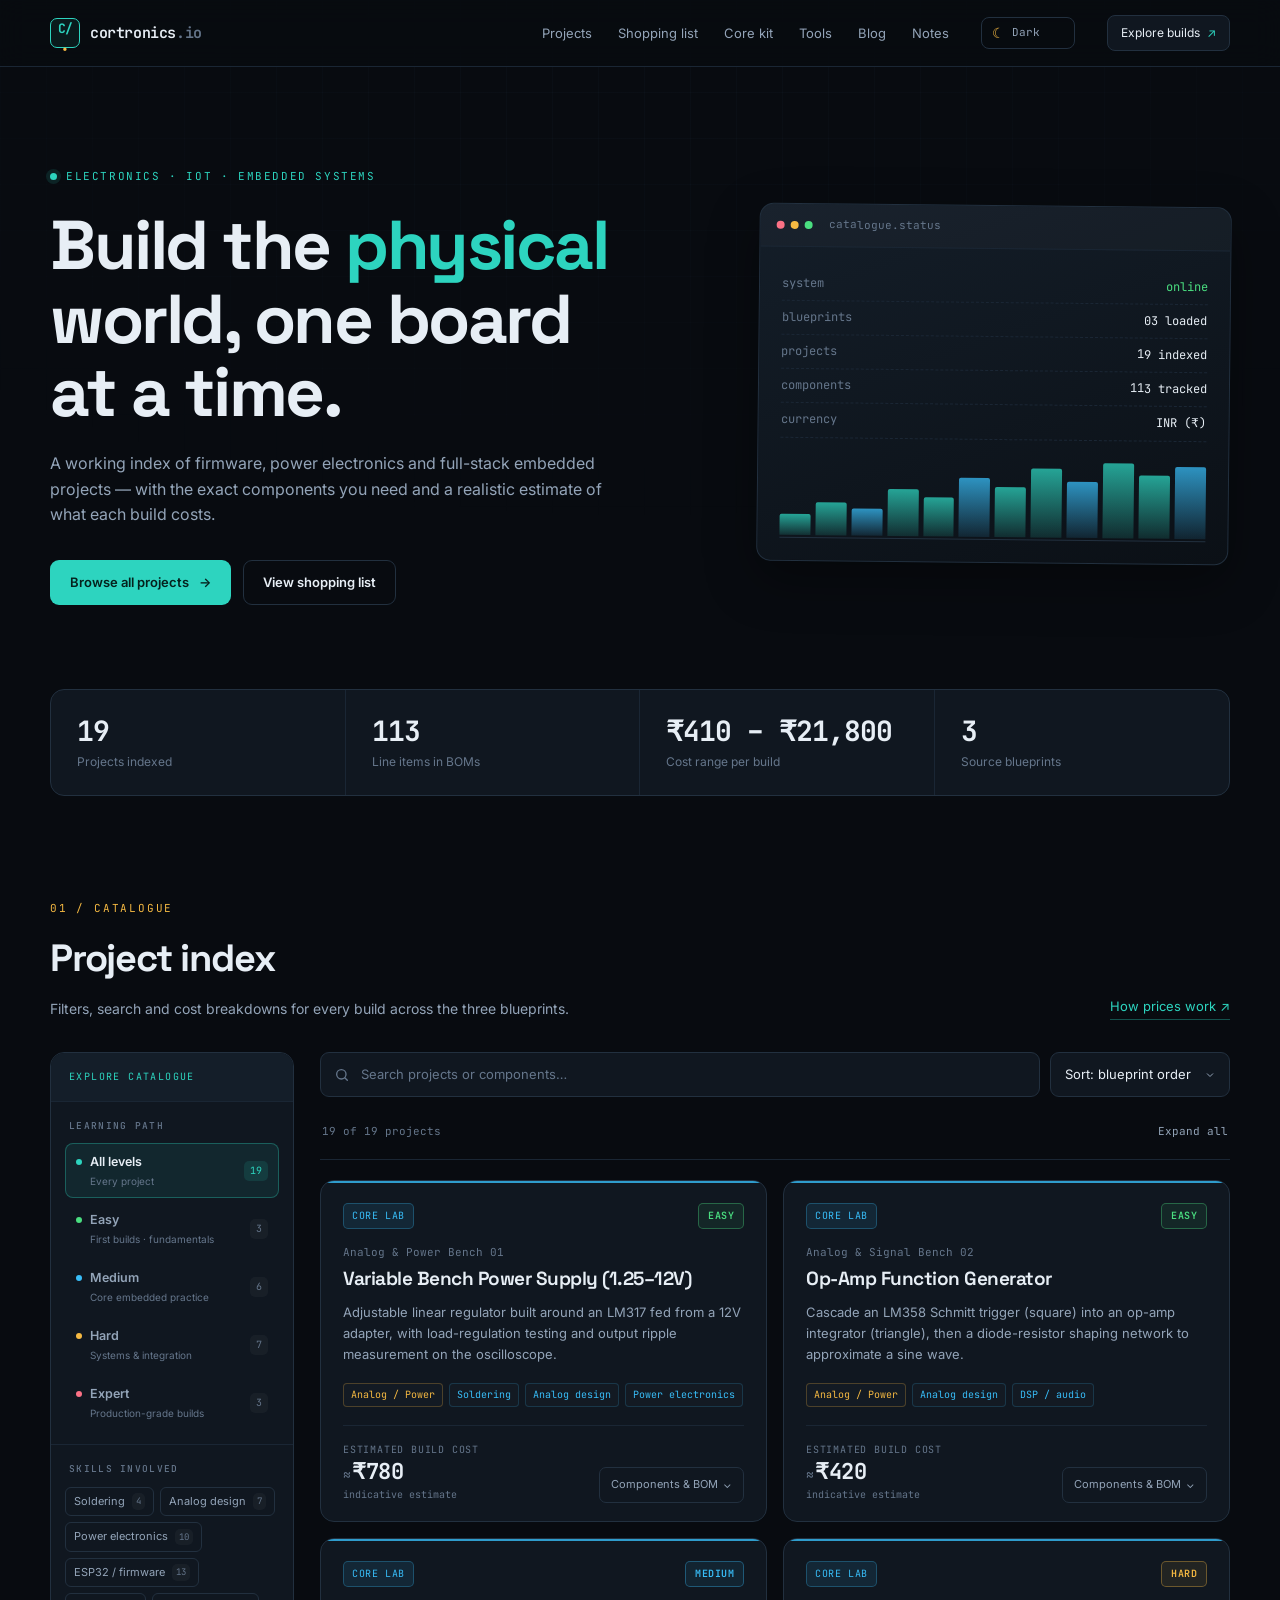
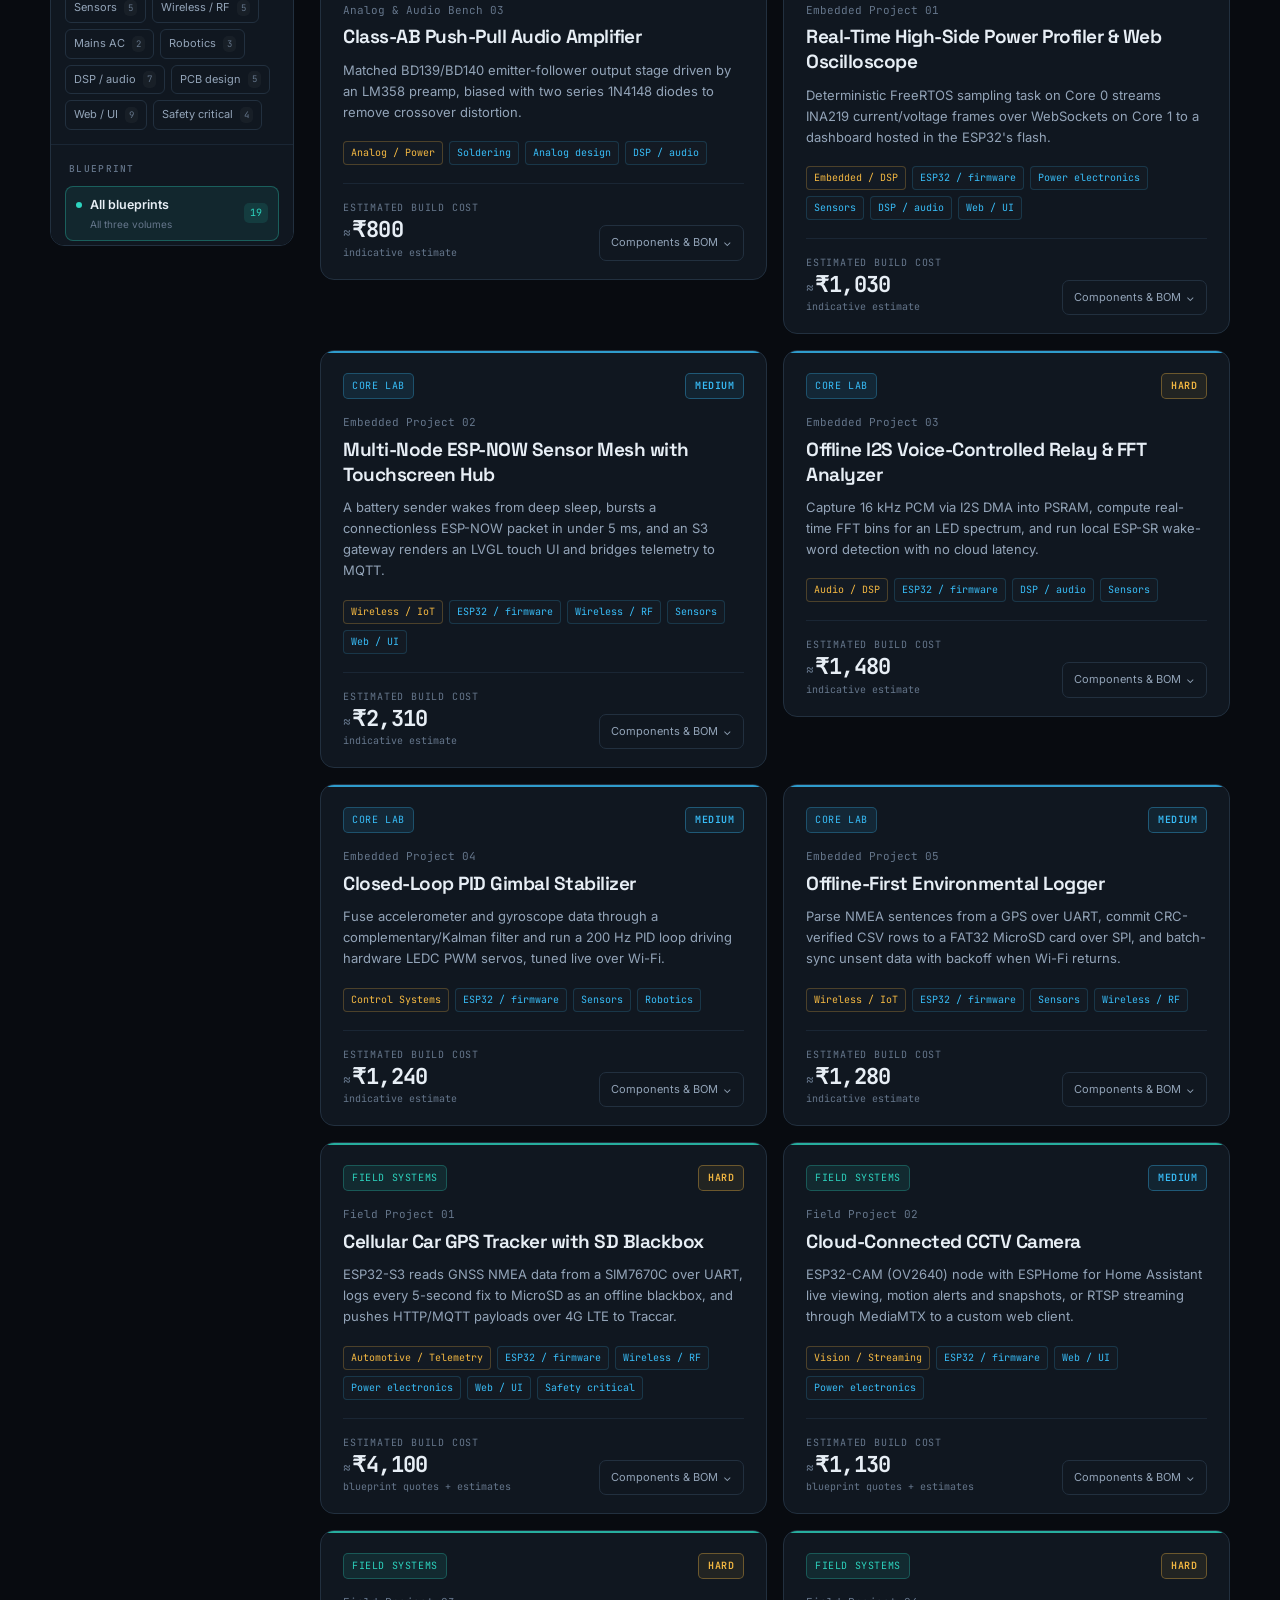
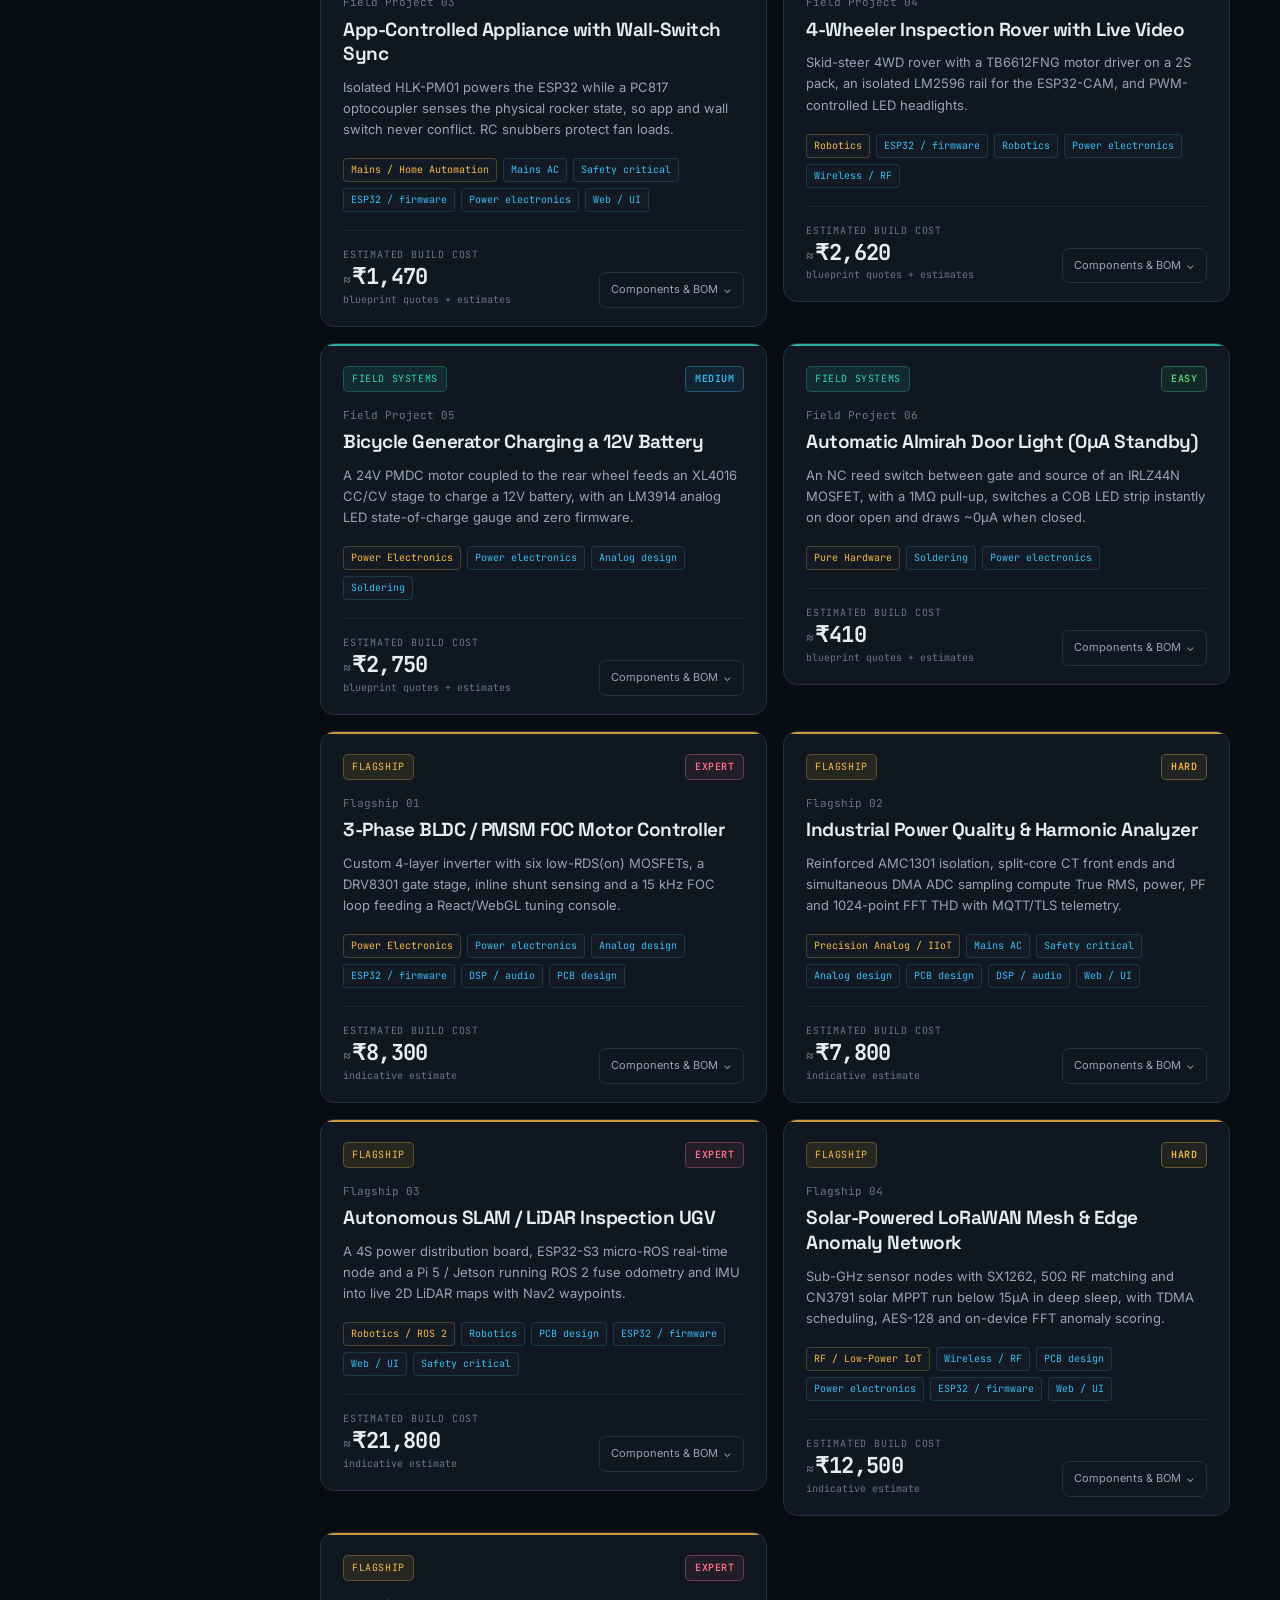
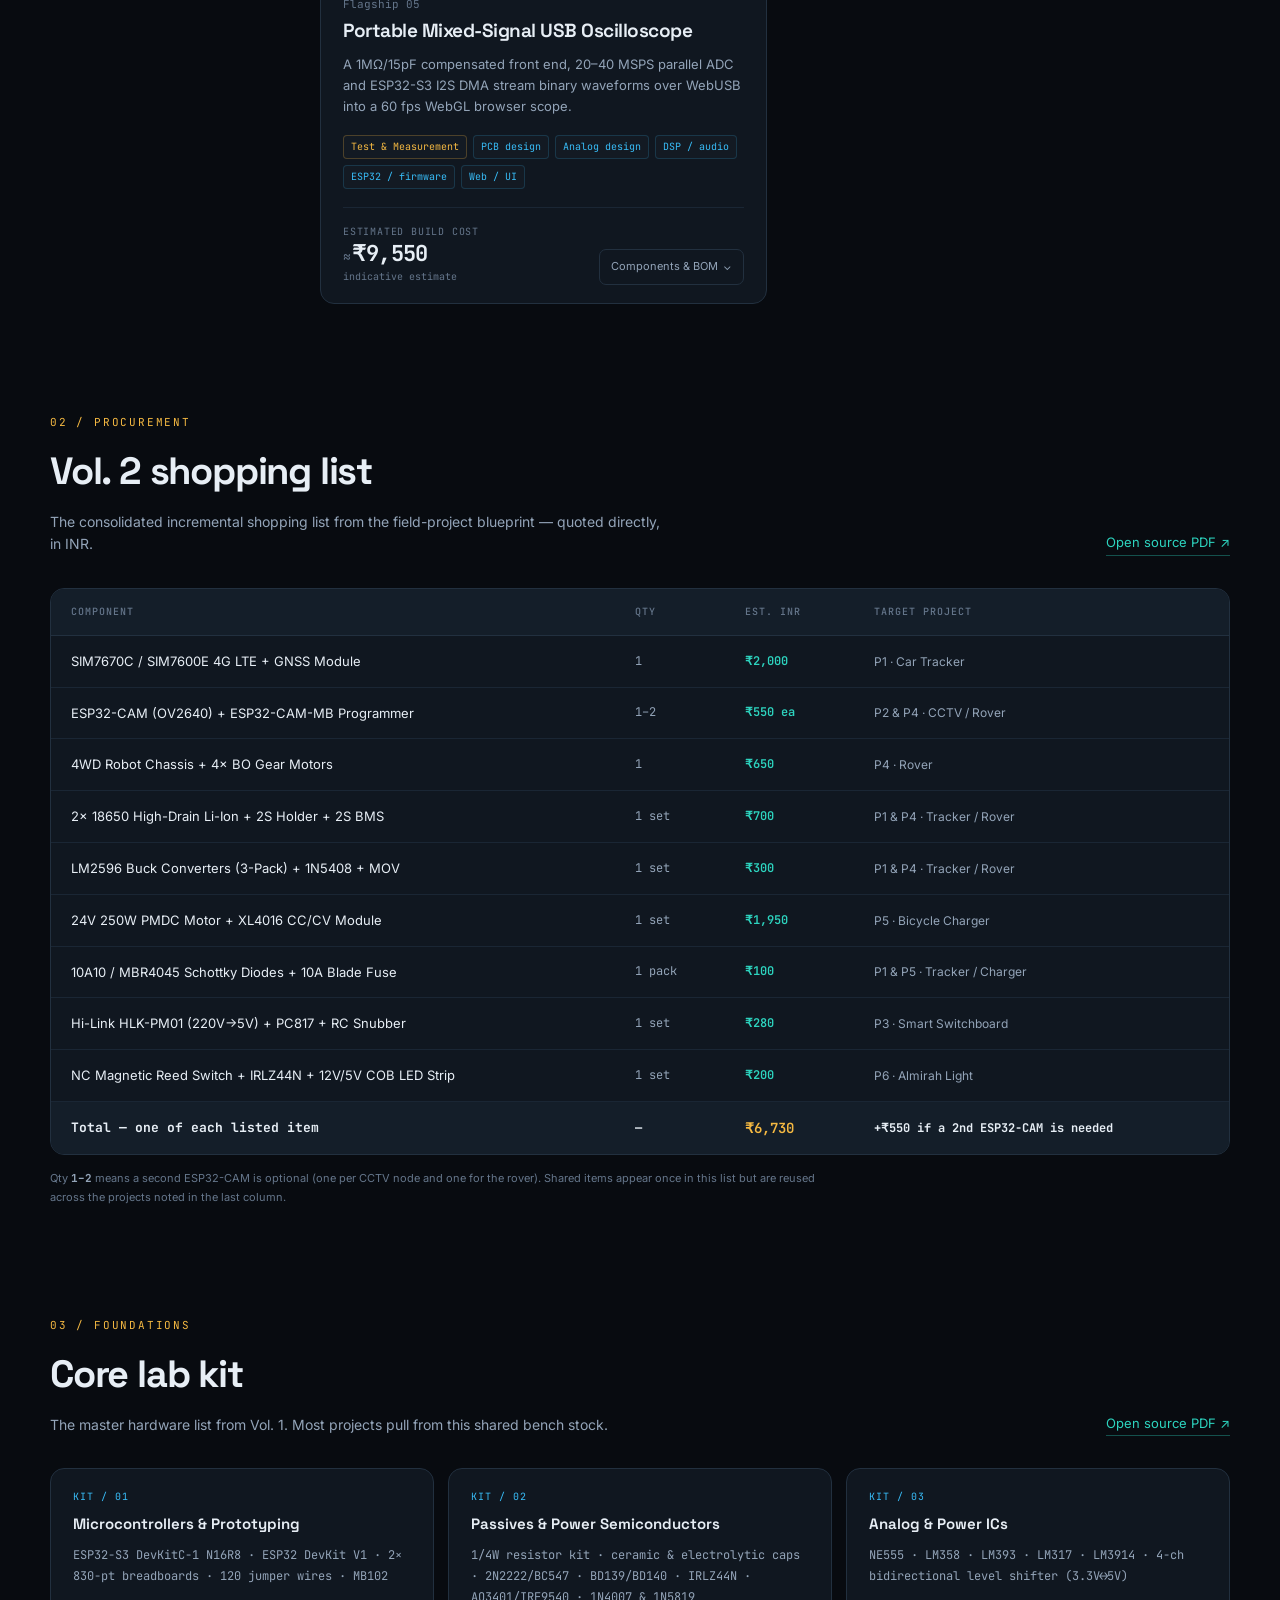
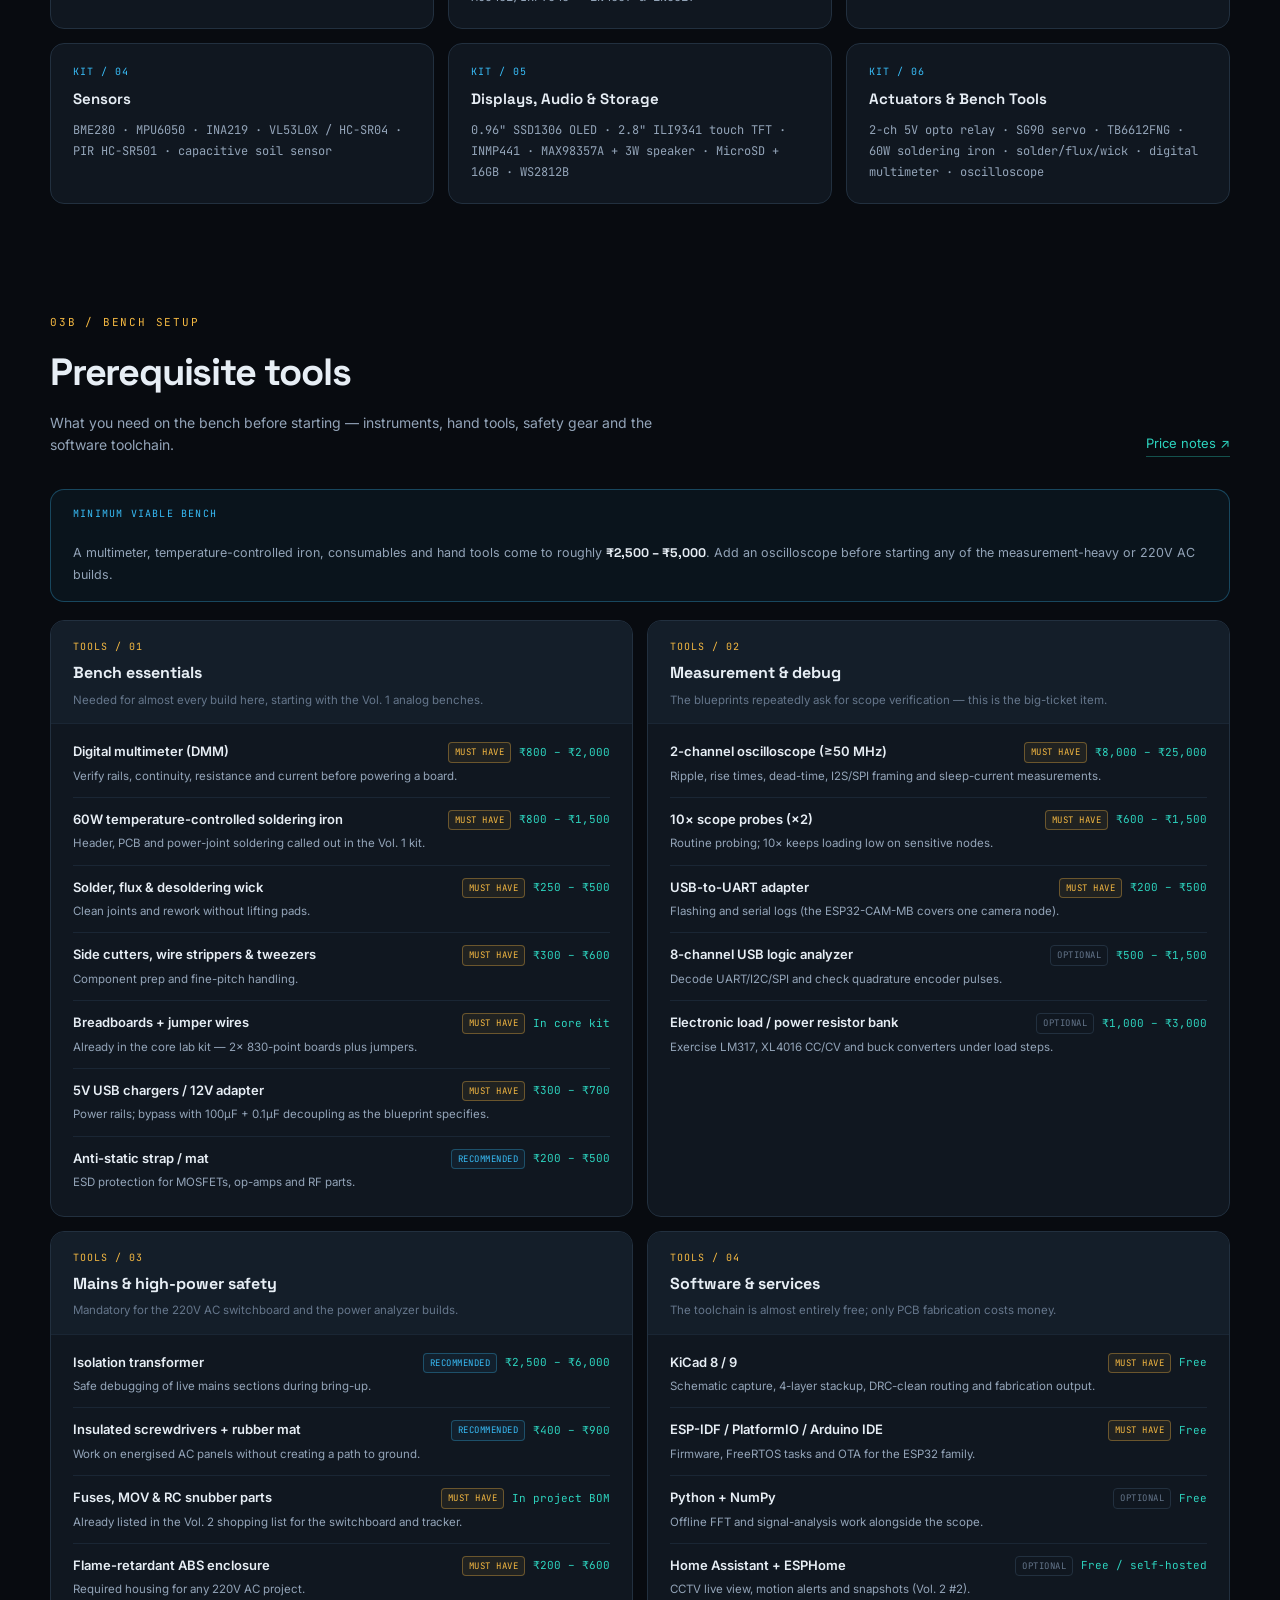
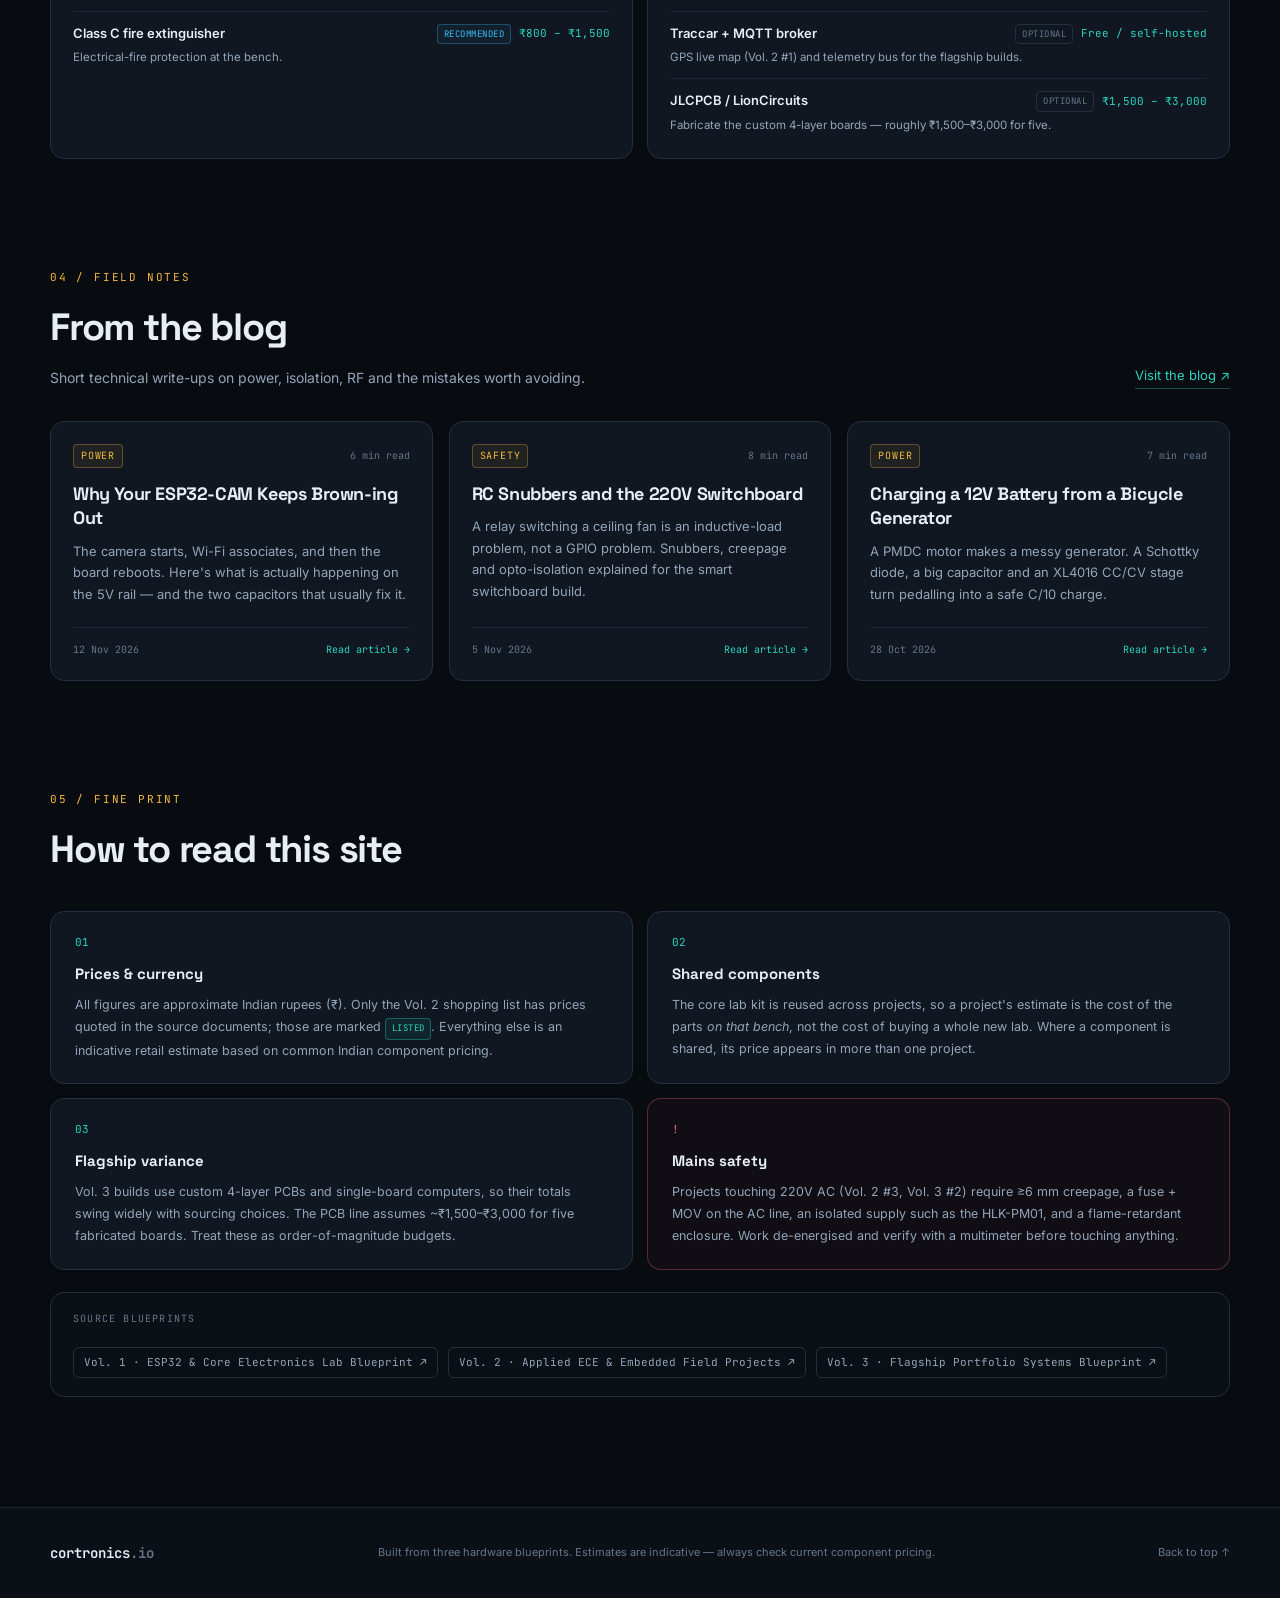
==== index.html @ 22973336 "initial setup" ====
<!DOCTYPE html>
<html lang="en">
<head>
  <meta charset="UTF-8" />
  <meta name="viewport" content="width=device-width, initial-scale=1.0" />
  <meta name="description" content="Cortronics — an index of electronics and IoT projects with component lists and estimated build costs." />
  <title>Cortronics · Electronics &amp; IoT Project Index</title>
  <link rel="preconnect" href="https://fonts.googleapis.com" />
  <link rel="preconnect" href="https://fonts.gstatic.com" crossorigin />
  <link href="https://fonts.googleapis.com/css2?family=Inter:wght@400;500;600;700&amp;family=JetBrains+Mono:wght@400;500;600;700&amp;family=Space+Grotesk:wght@500;600;700&amp;display=swap" rel="stylesheet" />
  <link rel="stylesheet" href="styles.css" />
</head>
<body>
  <div class="grain" aria-hidden="true"></div>

  <header class="site-header">
    <div class="wrap header-inner">
      <a class="brand" href="#top" aria-label="Cortronics home">
        <span class="brand-mark" aria-hidden="true">C/<span class="brand-dot">•</span></span>
        <span class="brand-name">cortronics<span class="brand-slash">.io</span></span>
      </a>
      <nav class="site-nav" aria-label="Main navigation">
        <a href="#projects">Projects</a>
        <a href="#shopping-list">Shopping list</a>
        <a href="#kit">Core kit</a>
        <a href="#tools">Tools</a>
        <a href="blog.html">Blog</a>
        <a href="#notes">Notes</a>
      </nav>
      <button id="theme-toggle" class="theme-toggle" type="button" title="Change theme">
        <span class="theme-icon" aria-hidden="true">☾</span>
        <span class="theme-name" id="theme-name">Dark</span>
      </button>
      <a class="header-cta" href="#projects">Explore builds <span aria-hidden="true">↗</span></a>
    </div>
  </header>

  <main id="top">
    <section class="hero wrap">
      <div class="hero-copy">
        <div class="eyebrow"><span class="pulse" aria-hidden="true"></span> Electronics · IoT · Embedded Systems</div>
        <h1>Build the <em>physical</em><br />world, one board<br />at a time.</h1>
        <p class="hero-lede">
          A working index of firmware, power electronics and full-stack embedded projects —
          with the exact components you need and a realistic estimate of what each build costs.
        </p>
        <div class="hero-actions">
          <a class="btn btn-primary" href="#projects">Browse all projects <span aria-hidden="true">→</span></a>
          <a class="btn btn-ghost" href="#shopping-list">View shopping list</a>
        </div>
      </div>
      <div class="hero-panel" aria-hidden="true">
        <div class="panel-head">
          <span class="panel-dot"></span><span class="panel-dot"></span><span class="panel-dot"></span>
          <span class="panel-title">catalogue.status</span>
        </div>
        <div class="panel-body">
          <div class="panel-line"><span class="key">system</span><span class="val ok">online</span></div>
          <div class="panel-line"><span class="key">blueprints</span><span class="val">03 loaded</span></div>
          <div class="panel-line"><span class="key">projects</span><span class="val" id="hero-project-count">—</span></div>
          <div class="panel-line"><span class="key">components</span><span class="val" id="hero-component-count">—</span></div>
          <div class="panel-line"><span class="key">currency</span><span class="val">INR (₹)</span></div>
          <div class="panel-chart">
            <span style="--h: 28%"></span><span style="--h: 44%"></span><span style="--h: 36%"></span>
            <span style="--h: 62%"></span><span style="--h: 51%"></span><span style="--h: 78%"></span>
            <span style="--h: 66%"></span><span style="--h: 92%"></span><span style="--h: 74%"></span>
            <span style="--h: 100%"></span><span style="--h: 84%"></span><span style="--h: 96%"></span>
          </div>
        </div>
      </div>
    </section>

    <section class="stats wrap" aria-label="Catalogue summary">
      <div class="stat">
        <span class="stat-value" id="stat-projects">—</span>
        <span class="stat-label">Projects indexed</span>
      </div>
      <div class="stat">
        <span class="stat-value" id="stat-components">—</span>
        <span class="stat-label">Line items in BOMs</span>
      </div>
      <div class="stat">
        <span class="stat-value" id="stat-range">—</span>
        <span class="stat-label">Cost range per build</span>
      </div>
      <div class="stat">
        <span class="stat-value" id="stat-blueprints">3</span>
        <span class="stat-label">Source blueprints</span>
      </div>
    </section>

    <section id="projects" class="section wrap">
      <div class="section-head">
        <div>
          <div class="section-kicker">01 / Catalogue</div>
          <h2>Project index</h2>
          <p class="section-sub">Filters, search and cost breakdowns for every build across the three blueprints.</p>
        </div>
        <a class="text-link" href="#notes">How prices work <span aria-hidden="true">↗</span></a>
      </div>

      <div class="catalogue-layout">
        <aside id="sidebar" class="sidebar" aria-label="Project filters">
          <div class="side-head">
            <span class="side-title">Explore catalogue</span>
            <button id="sidebar-close" class="side-close" type="button" aria-label="Close filters">×</button>
          </div>

          <div class="side-block">
            <h3 class="side-label">Learning path</h3>
            <div id="level-nav" class="side-list"></div>
          </div>

          <div class="side-block">
            <h3 class="side-label">Skills involved</h3>
            <div id="skill-nav" class="skill-nav"></div>
          </div>

          <div class="side-block">
            <h3 class="side-label">Blueprint</h3>
            <div id="volume-nav" class="side-list"></div>
          </div>

          <button id="reset-filters" class="side-reset" type="button">Reset all filters</button>
        </aside>

        <div class="catalogue-main">
          <div class="toolbar">
            <div class="search-wrap">
              <svg viewBox="0 0 24 24" aria-hidden="true"><circle cx="11" cy="11" r="7"></circle><path d="m20 20-3.5-3.5"></path></svg>
              <input id="search" type="search" placeholder="Search projects or components…" autocomplete="off" aria-label="Search projects or components" />
            </div>
            <button id="filter-toggle" class="filter-toggle" type="button" aria-expanded="false"><span aria-hidden="true">☰</span> Filters</button>
            <label class="select-wrap">
              <span class="sr-only">Sort projects</span>
              <select id="sort" aria-label="Sort projects">
                <option value="volume">Sort: blueprint order</option>
                <option value="path">Sort: learning path</option>
                <option value="cost-asc">Cost: low to high</option>
                <option value="cost-desc">Cost: high to low</option>
                <option value="title">Name: A–Z</option>
              </select>
            </label>
          </div>

          <div id="active-filters" class="active-filters"></div>

          <div class="results-bar">
            <span id="results-count" aria-live="polite">—</span>
            <button id="expand-all" class="mini-btn" type="button">Expand all</button>
          </div>

          <div id="project-grid" class="project-grid"></div>
          <div id="empty-state" class="empty-state" hidden>
            <div class="empty-icon" aria-hidden="true">⌁</div>
            <h3>Nothing on this bench</h3>
            <p>No projects match those filters. Try a different search or reset them all.</p>
            <button class="btn btn-ghost js-reset" type="button">Reset filters</button>
          </div>
        </div>
      </div>
    </section>

    <section id="shopping-list" class="section wrap">
      <div class="section-head">
        <div>
          <div class="section-kicker">02 / Procurement</div>
          <h2>Vol. 2 shopping list</h2>
          <p class="section-sub">The consolidated incremental shopping list from the field-project blueprint — quoted directly, in INR.</p>
        </div>
        <a class="text-link" href="docs/ESP32_Applied_Projects_Vol2_Blueprint-v2.pdf" target="_blank" rel="noopener">Open source PDF <span aria-hidden="true">↗</span></a>
      </div>
      <div class="table-shell">
        <table class="bom-table">
          <thead>
            <tr><th>Component</th><th>Qty</th><th>Est. INR</th><th>Target project</th></tr>
          </thead>
          <tbody id="shopping-list-body"></tbody>
          <tfoot id="shopping-list-foot"></tfoot>
        </table>
      </div>
      <p class="fine-print">
        Qty <strong>1–2</strong> means a second ESP32-CAM is optional (one per CCTV node and one for the rover).
        Shared items appear once in this list but are reused across the projects noted in the last column.
      </p>
    </section>

    <section id="kit" class="section wrap">
      <div class="section-head">
        <div>
          <div class="section-kicker">03 / Foundations</div>
          <h2>Core lab kit</h2>
          <p class="section-sub">The master hardware list from Vol. 1. Most projects pull from this shared bench stock.</p>
        </div>
        <a class="text-link" href="docs/ESP32_IoT_Lab_and_Projects_Blueprint-v2.pdf" target="_blank" rel="noopener">Open source PDF <span aria-hidden="true">↗</span></a>
      </div>
      <div id="kit-grid" class="kit-grid"></div>
    </section>

    <section id="tools" class="section wrap">
      <div class="section-head">
        <div>
          <div class="section-kicker">03b / Bench setup</div>
          <h2>Prerequisite tools</h2>
          <p class="section-sub">What you need on the bench before starting — instruments, hand tools, safety gear and the software toolchain.</p>
        </div>
        <a class="text-link" href="#notes">Price notes <span aria-hidden="true">↗</span></a>
      </div>
      <div class="tool-callout">
        <span class="callout-tag">MINIMUM VIABLE BENCH</span>
        <p>A multimeter, temperature-controlled iron, consumables and hand tools come to roughly <strong>₹2,500 – ₹5,000</strong>. Add an oscilloscope before starting any of the measurement-heavy or 220V AC builds.</p>
      </div>
      <div id="tools-grid" class="tools-grid"></div>
    </section>

    <section id="blog-teaser" class="section wrap">
      <div class="section-head">
        <div>
          <div class="section-kicker">04 / Field notes</div>
          <h2>From the blog</h2>
          <p class="section-sub">Short technical write-ups on power, isolation, RF and the mistakes worth avoiding.</p>
        </div>
        <a class="text-link" href="blog.html">Visit the blog <span aria-hidden="true">↗</span></a>
      </div>
      <div id="blog-teaser-grid" class="post-grid"></div>
    </section>

    <section id="notes" class="section wrap">
      <div class="section-head">
        <div>
          <div class="section-kicker">05 / Fine print</div>
          <h2>How to read this site</h2>
        </div>
      </div>
      <div class="notes-grid">
        <article class="note-card">
          <div class="note-num">01</div>
          <h3>Prices &amp; currency</h3>
          <p>All figures are approximate Indian rupees (₹). Only the Vol. 2 shopping list has prices quoted in the source documents; those are marked <span class="basis-pill listed">listed</span>. Everything else is an indicative retail estimate based on common Indian component pricing.</p>
        </article>
        <article class="note-card">
          <div class="note-num">02</div>
          <h3>Shared components</h3>
          <p>The core lab kit is reused across projects, so a project's estimate is the cost of the parts <em>on that bench</em>, not the cost of buying a whole new lab. Where a component is shared, its price appears in more than one project.</p>
        </article>
        <article class="note-card">
          <div class="note-num">03</div>
          <h3>Flagship variance</h3>
          <p>Vol. 3 builds use custom 4-layer PCBs and single-board computers, so their totals swing widely with sourcing choices. The PCB line assumes ~₹1,500–₹3,000 for five fabricated boards. Treat these as order-of-magnitude budgets.</p>
        </article>
        <article class="note-card warn">
          <div class="note-num">!</div>
          <h3>Mains safety</h3>
          <p>Projects touching 220V AC (Vol. 2 #3, Vol. 3 #2) require ≥6 mm creepage, a fuse + MOV on the AC line, an isolated supply such as the HLK-PM01, and a flame-retardant enclosure. Work de-energised and verify with a multimeter before touching anything.</p>
        </article>
      </div>
      <div class="source-bar">
        <span class="source-label">Source blueprints</span>
        <div class="source-links" id="source-links"></div>
      </div>
    </section>
  </main>

  <footer class="site-footer">
    <div class="wrap footer-inner">
      <span class="footer-brand">cortronics<span class="brand-slash">.io</span></span>
      <span>Built from three hardware blueprints. Estimates are indicative — always check current component pricing.</span>
      <a href="#top">Back to top ↑</a>
    </div>
  </footer>

  <script src="data.js"></script>
  <script src="diagram-data.js"></script>
  <script src="diagrams.js"></script>
  <script src="postcard.js"></script>
  <script src="theme.js"></script>
  <script src="app.js"></script>
</body>
</html>
---- styles.css ----
/* ============================================================
   Cortronics — site styles
   Themes: dark (default), light, blueprint.
   ============================================================ */

:root {
  color-scheme: dark;
  --bg: #080b10;
  --bg-soft: #0b1016;
  --panel: #101720;
  --panel-2: #141e29;
  --panel-3: #18232f;
  --border: #22303f;
  --border-soft: #1a2634;
  --text: #e7eef5;
  --muted: #93a4b8;
  --dim: #65768b;
  --cyan: #38bdf8;
  --teal: #2dd4bf;
  --amber: #f5b942;
  --red: #fb7185;
  --green: #4ade80;
  --accent-ink: #05221d;
  --hover-border: #34465c;
  --article-text: #c7d3e0;
  --header-bg: rgba(8, 11, 16, 0.82);
  --shadow: 0 18px 50px rgba(0, 0, 0, 0.35);
  --grid-line: rgba(90, 130, 170, 0.035);

  /* diagram palette (resolved by diagrams.js) */
  --d-bg: #0b1118;
  --d-grid: #1d2a39;
  --d-block: #14202c;
  --d-stroke: #344a61;
  --d-text: #e7eef5;
  --d-muted: #93a4b8;
  --d-power: #f5b942;
  --d-signal: #2dd4bf;
  --d-mains: #fb7185;
  --d-rf: #a78bfa;
  --d-measure: #38bdf8;
  --d-analog: #5eead4;
  --d-load: #4ade80;
  --d-board: #0d2622;
  --d-board-edge: #2dd4bf;

  --sans: "Inter", -apple-system, BlinkMacSystemFont, "Segoe UI", Roboto, Helvetica, Arial, sans-serif;
  --display: "Space Grotesk", "Inter", -apple-system, BlinkMacSystemFont, "Segoe UI", sans-serif;
  --mono: "JetBrains Mono", ui-monospace, SFMono-Regular, "SF Mono", Menlo, Consolas, monospace;
  --radius: 14px;
  --radius-sm: 9px;
}

:root[data-theme="light"] {
  color-scheme: light;
  --bg: #f5f7fa;
  --bg-soft: #eef2f6;
  --panel: #ffffff;
  --panel-2: #f6f9fb;
  --panel-3: #eaf0f5;
  --border: #d3dde7;
  --border-soft: #e5ebf1;
  --text: #14212e;
  --muted: #51657a;
  --dim: #7d90a3;
  --cyan: #0284c7;
  --teal: #0d9488;
  --amber: #b45309;
  --red: #dc2626;
  --green: #15803d;
  --accent-ink: #ffffff;
  --hover-border: #b6c6d5;
  --article-text: #33465a;
  --header-bg: rgba(245, 247, 250, 0.86);
  --shadow: 0 16px 40px rgba(30, 55, 80, 0.10);
  --grid-line: rgba(40, 80, 120, 0.05);

  --d-bg: #fbfdff;
  --d-grid: #dce6ef;
  --d-block: #ffffff;
  --d-stroke: #b8c9d8;
  --d-text: #14212e;
  --d-muted: #52677b;
  --d-power: #b45309;
  --d-signal: #0d9488;
  --d-mains: #dc2626;
  --d-rf: #7c3aed;
  --d-measure: #0284c7;
  --d-analog: #0f766e;
  --d-load: #15803d;
  --d-board: #eef7f3;
  --d-board-edge: #0d9488;
}

:root[data-theme="blueprint"] {
  color-scheme: dark;
  --bg: #06162e;
  --bg-soft: #082046;
  --panel: #0b2a53;
  --panel-2: #0f3565;
  --panel-3: #123e75;
  --border: #1d4e83;
  --border-soft: #17406d;
  --text: #e8f3ff;
  --muted: #a5c6e8;
  --dim: #7299c4;
  --cyan: #79c9ff;
  --teal: #4ee0f5;
  --amber: #ffc857;
  --red: #ff8fa8;
  --green: #7ee0a8;
  --accent-ink: #04203c;
  --hover-border: #2f6ba6;
  --article-text: #cfe3f8;
  --header-bg: rgba(6, 22, 46, 0.86);
  --shadow: 0 18px 50px rgba(0, 15, 40, 0.45);
  --grid-line: rgba(120, 190, 255, 0.07);

  --d-bg: #072044;
  --d-grid: #164478;
  --d-block: #103663;
  --d-stroke: #3d78ad;
  --d-text: #e8f3ff;
  --d-muted: #a5c6e8;
  --d-power: #ffc857;
  --d-signal: #4ee0f5;
  --d-mains: #ff8fa8;
  --d-rf: #b9a5ff;
  --d-measure: #79c9ff;
  --d-analog: #6ff0e0;
  --d-load: #7ee0a8;
  --d-board: #0a2b55;
  --d-board-edge: #4ee0f5;
}

* { box-sizing: border-box; }

html { scroll-behavior: smooth; }

body {
  margin: 0;
  background: var(--bg);
  color: var(--text);
  font-family: var(--sans);
  font-size: 15px;
  line-height: 1.6;
  -webkit-font-smoothing: antialiased;
}

.grain {
  position: fixed;
  inset: 0;
  pointer-events: none;
  z-index: 0;
  background-image:
    linear-gradient(var(--grid-line) 1px, transparent 1px),
    linear-gradient(90deg, var(--grid-line) 1px, transparent 1px);
  background-size: 46px 46px;
  mask-image: radial-gradient(ellipse 80% 60% at 50% 0%, #000 20%, transparent 100%);
  -webkit-mask-image: radial-gradient(ellipse 80% 60% at 50% 0%, #000 20%, transparent 100%);
}

main, .site-header, .site-footer { position: relative; z-index: 1; }

.wrap { width: min(1180px, calc(100% - 48px)); margin-inline: auto; }

a { color: inherit; text-decoration: none; }
button, input, select { font: inherit; }
button { cursor: pointer; }

::selection { background: rgba(45, 212, 191, 0.28); color: #fff; }

.sr-only {
  position: absolute; width: 1px; height: 1px; padding: 0; margin: -1px;
  overflow: hidden; clip: rect(0, 0, 0, 0); white-space: nowrap; border: 0;
}

/* ---------- header ---------- */
.site-header {
  position: sticky;
  top: 0;
  z-index: 50;
  background: var(--header-bg);
  backdrop-filter: blur(14px);
  -webkit-backdrop-filter: blur(14px);
  border-bottom: 1px solid var(--border-soft);
}

.header-inner {
  height: 66px;
  display: flex;
  align-items: center;
  gap: 32px;
}

.brand { display: inline-flex; align-items: center; gap: 10px; flex-shrink: 0; }

.brand-mark {
  width: 30px; height: 30px;
  display: grid; place-items: center;
  border: 1px solid var(--teal);
  border-radius: 7px;
  color: var(--teal);
  font-family: var(--mono);
  font-size: 13px;
  font-weight: 700;
  letter-spacing: -1px;
  background: rgba(45, 212, 191, 0.08);
  position: relative;
}
.brand-dot { color: var(--amber); margin-left: -1px; }
.brand-name { font-family: var(--mono); font-size: 15px; font-weight: 600; letter-spacing: -0.4px; }
.brand-slash { color: var(--dim); }

.site-nav { display: flex; gap: 26px; margin-left: auto; }
.site-nav a {
  color: var(--muted);
  font-size: 13px;
  transition: color 0.2s;
}
.site-nav a:hover { color: var(--text); }

.header-cta {
  border: 1px solid var(--border);
  border-radius: 8px;
  padding: 7px 13px;
  font-size: 12px;
  color: var(--text);
  background: var(--panel);
  transition: border-color 0.2s, background 0.2s;
  white-space: nowrap;
}
.header-cta:hover { border-color: var(--teal); background: rgba(45, 212, 191, 0.06); }
.header-cta span { color: var(--teal); margin-left: 4px; }

.theme-toggle {
  display: inline-flex; align-items: center; gap: 7px;
  border: 1px solid var(--border);
  background: transparent;
  color: var(--muted);
  border-radius: 8px;
  padding: 6px 10px;
  font-family: var(--mono);
  font-size: 11px;
  white-space: nowrap;
  transition: color 0.18s, border-color 0.18s, background 0.18s;
}
.theme-toggle:hover { color: var(--text); border-color: var(--hover-border); background: var(--panel); }
.theme-icon { font-size: 14px; color: var(--amber); line-height: 1; }
.theme-name { min-width: 52px; text-align: left; }

/* ---------- hero ---------- */
.hero {
  display: grid;
  grid-template-columns: 1.15fr 0.85fr;
  gap: 70px;
  align-items: center;
  padding-top: 96px;
  padding-bottom: 84px;
}

.eyebrow {
  display: inline-flex; align-items: center; gap: 9px;
  font-family: var(--mono);
  font-size: 11px;
  letter-spacing: 1.6px;
  text-transform: uppercase;
  color: var(--teal);
  margin-bottom: 24px;
}
.pulse {
  width: 7px; height: 7px; border-radius: 50%;
  background: var(--teal);
  box-shadow: 0 0 0 4px rgba(45, 212, 191, 0.12);
  animation: pulse 2.4s ease-in-out infinite;
}
@keyframes pulse { 50% { box-shadow: 0 0 0 8px rgba(45, 212, 191, 0); } }

.hero h1 {
  margin: 0 0 22px;
  font-size: clamp(44px, 5.4vw, 70px);
  line-height: 1.06;
  letter-spacing: -2.5px;
  font-weight: 700;
}
.hero h1 em { color: var(--teal); font-style: normal; }

.hero-lede { color: var(--muted); font-size: 16px; max-width: 560px; margin: 0 0 32px; }

.hero-actions { display: flex; gap: 12px; flex-wrap: wrap; }

.btn {
  display: inline-flex; align-items: center; gap: 10px;
  padding: 11px 19px;
  border-radius: 9px;
  font-size: 13px;
  font-weight: 600;
  border: 1px solid transparent;
  transition: transform 0.18s, background 0.18s, border-color 0.18s;
}
.btn:hover { transform: translateY(-2px); }
.btn-primary { background: var(--teal); color: var(--accent-ink); }
.btn-primary:hover { background: color-mix(in srgb, var(--teal) 78%, white); }
.btn-ghost { border-color: var(--border); color: var(--text); background: transparent; }
.btn-ghost:hover { border-color: var(--muted); background: var(--panel); }

/* terminal-style panel */
.hero-panel {
  border: 1px solid var(--border);
  border-radius: var(--radius);
  background: linear-gradient(160deg, var(--panel-2), var(--bg-soft));
  box-shadow: var(--shadow);
  overflow: hidden;
  transform: rotate(0.6deg);
}
.panel-head {
  display: flex; align-items: center; gap: 6px;
  padding: 12px 16px;
  border-bottom: 1px solid var(--border-soft);
  background: rgba(255, 255, 255, 0.02);
}
.panel-dot { width: 8px; height: 8px; border-radius: 50%; background: #3a4655; }
.panel-dot:first-child { background: var(--red); }
.panel-dot:nth-child(2) { background: var(--amber); }
.panel-dot:nth-child(3) { background: var(--green); }
.panel-title { font-family: var(--mono); font-size: 11px; color: var(--dim); margin-left: 10px; }
.panel-body { padding: 20px 22px 22px; }
.panel-line {
  display: flex; justify-content: space-between;
  font-family: var(--mono); font-size: 12px;
  padding: 7px 0;
  border-bottom: 1px dashed var(--border-soft);
}
.panel-line .key { color: var(--dim); }
.panel-line .val { color: var(--text); }
.panel-line .val.ok { color: var(--green); }
.panel-chart {
  display: flex; align-items: flex-end; gap: 5px;
  height: 78px; margin-top: 22px;
  padding-bottom: 2px;
  border-bottom: 1px solid var(--border);
}
.panel-chart span {
  flex: 1;
  height: var(--h);
  background: linear-gradient(to top, rgba(45, 212, 191, 0.18), var(--teal));
  border-radius: 2px 2px 0 0;
  opacity: 0.75;
}
.panel-chart span:nth-child(3n) { background: linear-gradient(to top, rgba(56, 189, 248, 0.15), var(--cyan)); }

/* ---------- stats ---------- */
.stats {
  display: grid;
  grid-template-columns: repeat(4, 1fr);
  border: 1px solid var(--border);
  border-radius: var(--radius);
  background: var(--panel);
  overflow: hidden;
  margin-bottom: 104px;
}
.stat { padding: 24px 26px; border-right: 1px solid var(--border-soft); }
.stat:last-child { border-right: 0; }
.stat-value {
  display: block;
  font-family: var(--mono);
  font-size: 28px;
  font-weight: 700;
  letter-spacing: -1px;
  color: var(--text);
  line-height: 1.2;
}
.stat-label { display: block; color: var(--dim); font-size: 12px; margin-top: 5px; }

/* ---------- sections ---------- */
.section { margin-bottom: 110px; scroll-margin-top: 90px; }
.section-head {
  display: flex;
  align-items: flex-end;
  justify-content: space-between;
  gap: 24px;
  margin-bottom: 32px;
}
.section-kicker {
  font-family: var(--mono);
  font-size: 11px;
  letter-spacing: 1.8px;
  text-transform: uppercase;
  color: var(--amber);
  margin-bottom: 10px;
}
.section-head h2 {
  margin: 0;
  font-size: clamp(28px, 3.2vw, 38px);
  letter-spacing: -1.2px;
  font-weight: 700;
}
.section-sub { color: var(--muted); margin: 9px 0 0; max-width: 620px; font-size: 14px; }
.text-link { color: var(--teal); font-size: 13px; white-space: nowrap; border-bottom: 1px solid rgba(45, 212, 191, 0.35); padding-bottom: 2px; }
.text-link:hover { color: #5eead4; border-color: #5eead4; }

/* ---------- toolbar ---------- */
.toolbar { display: flex; gap: 10px; margin-bottom: 16px; flex-wrap: wrap; }
.search-wrap {
  position: relative;
  flex: 1;
  min-width: 240px;
}
.search-wrap svg {
  position: absolute; left: 14px; top: 50%; transform: translateY(-50%);
  width: 16px; height: 16px; fill: none; stroke: var(--dim); stroke-width: 2;
  stroke-linecap: round;
}
.search-wrap input {
  width: 100%;
  background: var(--panel);
  border: 1px solid var(--border);
  border-radius: var(--radius-sm);
  color: var(--text);
  padding: 11px 14px 11px 40px;
  font-size: 13px;
  outline: none;
  transition: border-color 0.2s;
}
.search-wrap input::placeholder { color: var(--dim); }
.search-wrap input:focus { border-color: var(--teal); }
.select-wrap select {
  appearance: none;
  background: var(--panel) url("data:image/svg+xml;utf8,<svg xmlns='http://www.w3.org/2000/svg' width='12' height='12' viewBox='0 0 24 24' fill='none' stroke='%2393a4b8' stroke-width='2'><path d='m6 9 6 6 6-6'/></svg>") no-repeat right 13px center;
  border: 1px solid var(--border);
  border-radius: var(--radius-sm);
  color: var(--text);
  padding: 11px 36px 11px 14px;
  font-size: 13px;
  outline: none;
  min-width: 180px;
  cursor: pointer;
}
.select-wrap select:focus { border-color: var(--teal); }

/* ---------- catalogue layout + sidebar ---------- */
.catalogue-layout {
  display: grid;
  grid-template-columns: 244px minmax(0, 1fr);
  gap: 26px;
  align-items: start;
}
.catalogue-main { min-width: 0; }

.sidebar {
  position: sticky;
  top: 86px;
  max-height: calc(100vh - 106px);
  overflow-y: auto;
  border: 1px solid var(--border);
  border-radius: var(--radius);
  background: var(--panel);
  scrollbar-width: thin;
  scrollbar-color: var(--border) transparent;
}
.sidebar::-webkit-scrollbar { width: 6px; }
.sidebar::-webkit-scrollbar-thumb { background: var(--border); border-radius: 6px; }

.side-head {
  display: flex; align-items: center; justify-content: space-between;
  padding: 16px 18px;
  border-bottom: 1px solid var(--border-soft);
  background: var(--panel-2);
}
.side-title {
  font-family: var(--mono); font-size: 10px; letter-spacing: 1.4px;
  text-transform: uppercase; color: var(--teal);
}
.side-close { display: none; background: none; border: 0; color: var(--muted); font-size: 22px; line-height: 1; padding: 0 2px; }
.side-close:hover { color: var(--text); }

.side-block { padding: 16px 14px 14px; border-bottom: 1px solid var(--border-soft); }
.side-label {
  font-family: var(--mono); font-size: 9.5px; text-transform: uppercase;
  letter-spacing: 1.3px; color: var(--dim); font-weight: 500;
  margin: 0 0 10px 4px;
}
.side-list { display: flex; flex-direction: column; gap: 3px; }

.side-item {
  width: 100%;
  display: flex; align-items: center; justify-content: space-between; gap: 8px;
  text-align: left;
  background: transparent;
  border: 1px solid transparent;
  border-radius: 8px;
  padding: 8px 10px;
  color: var(--muted);
  transition: background 0.16s, border-color 0.16s, color 0.16s;
}
.side-item:hover { background: var(--panel-2); color: var(--text); }
.side-item.active {
  background: rgba(45, 212, 191, 0.09);
  border-color: rgba(45, 212, 191, 0.32);
  color: var(--text);
}
.side-item-copy { display: flex; flex-direction: column; gap: 1px; min-width: 0; }
.side-item-title { display: flex; align-items: center; gap: 8px; font-size: 12.5px; font-weight: 600; }
.side-item-note { font-size: 10px; color: var(--dim); padding-left: 14px; white-space: nowrap; overflow: hidden; text-overflow: ellipsis; }
.side-count {
  font-family: var(--mono); font-size: 10px; color: var(--dim);
  background: rgba(255, 255, 255, 0.035);
  border-radius: 5px; padding: 2px 6px;
}
.side-item.active .side-count { color: var(--teal); background: rgba(45, 212, 191, 0.12); }

.level-dot { width: 6px; height: 6px; border-radius: 50%; background: var(--dim); flex-shrink: 0; }
.level-dot.all { background: var(--teal); }
.level-dot.easy { background: var(--green); }
.level-dot.medium { background: var(--cyan); }
.level-dot.hard { background: var(--amber); }
.level-dot.expert { background: var(--red); }
.level-dot.v1 { background: var(--cyan); }
.level-dot.v2 { background: var(--teal); }
.level-dot.v3 { background: var(--amber); }

.skill-nav { display: flex; flex-wrap: wrap; gap: 6px; }
.skill-item {
  display: inline-flex; align-items: center; gap: 7px;
  background: transparent;
  border: 1px solid var(--border);
  border-radius: 6px;
  color: var(--muted);
  padding: 5px 8px;
  font-size: 11px;
  transition: all 0.16s;
}
.skill-item:hover { border-color: var(--muted); color: var(--text); }
.skill-item.active { border-color: var(--cyan); color: var(--cyan); background: rgba(56, 189, 248, 0.08); }
.skill-item .side-count { padding: 1px 4px; font-size: 9px; }

.side-reset {
  margin: 12px 14px 14px;
  width: calc(100% - 28px);
  background: transparent;
  border: 1px dashed var(--border);
  border-radius: 7px;
  color: var(--muted);
  font-size: 11px;
  padding: 8px;
}
.side-reset:hover { color: var(--red); border-color: rgba(251, 113, 133, 0.4); }

.filter-toggle {
  display: none;
  align-items: center; gap: 8px;
  border: 1px solid var(--border);
  background: var(--panel);
  color: var(--muted);
  border-radius: var(--radius-sm);
  padding: 10px 14px;
  font-size: 13px;
}
.filter-toggle[aria-expanded="true"] { color: var(--teal); border-color: var(--teal); }

.active-filters { display: flex; align-items: center; gap: 7px; flex-wrap: wrap; margin-bottom: 12px; }
.active-filters[hidden] { display: none; }
.active-label { font-family: var(--mono); font-size: 10px; color: var(--dim); text-transform: uppercase; letter-spacing: 0.8px; }
.filter-chip {
  border: 1px solid rgba(56, 189, 248, 0.3);
  background: rgba(56, 189, 248, 0.07);
  color: var(--cyan);
  border-radius: 100px;
  padding: 4px 10px;
  font-size: 11px;
  display: inline-flex; align-items: center; gap: 6px;
}
.filter-chip:hover { background: rgba(56, 189, 248, 0.15); }
.filter-chip span { font-size: 13px; line-height: 1; }

.results-bar {
  display: flex; align-items: center; justify-content: space-between;
  font-family: var(--mono); font-size: 11px; color: var(--dim);
  padding: 8px 2px 16px;
  border-bottom: 1px solid var(--border-soft);
  margin-bottom: 20px;
}
.mini-btn {
  background: none; border: none; color: var(--muted);
  font-family: var(--mono); font-size: 11px; padding: 2px 0;
}
.mini-btn:hover { color: var(--teal); }

/* ---------- project cards ---------- */
.project-grid {
  display: grid;
  grid-template-columns: repeat(auto-fill, minmax(340px, 1fr));
  gap: 16px;
  align-items: start;
}

.card {
  position: relative;
  border: 1px solid var(--border);
  border-radius: var(--radius);
  background: var(--panel);
  overflow: hidden;
  transition: border-color 0.2s, transform 0.2s, box-shadow 0.2s;
}
.card::before {
  content: "";
  position: absolute; top: 0; left: 0; right: 0;
  height: 2px;
  background: var(--accent, var(--teal));
  opacity: 0.8;
}
.card[data-volume="v1"] { --accent: var(--cyan); }
.card[data-volume="v2"] { --accent: var(--teal); }
.card[data-volume="v3"] { --accent: var(--amber); }
.card:hover { border-color: var(--hover-border); transform: translateY(-3px); box-shadow: var(--shadow); }
.card.expanded {
  grid-column: 1 / -1;
  border-color: var(--accent);
  transform: none;
}

.card-main { padding: 22px 22px 18px; }
.card-top {
  display: flex; align-items: center; justify-content: space-between;
  gap: 10px; margin-bottom: 15px;
}
.vol-badge {
  font-family: var(--mono);
  font-size: 10px;
  letter-spacing: 0.6px;
  text-transform: uppercase;
  color: var(--accent);
  background: color-mix(in srgb, var(--accent) 10%, transparent);
  border: 1px solid color-mix(in srgb, var(--accent) 28%, transparent);
  padding: 4px 8px;
  border-radius: 5px;
  white-space: nowrap;
}
.level-badge {
  font-family: var(--mono);
  font-size: 10px;
  font-weight: 600;
  letter-spacing: 0.5px;
  text-transform: uppercase;
  padding: 4px 9px;
  border-radius: 5px;
  white-space: nowrap;
  border: 1px solid var(--border);
  color: var(--muted);
}
.level-badge.easy { color: var(--green); border-color: rgba(74, 222, 128, 0.35); background: rgba(74, 222, 128, 0.08); }
.level-badge.medium { color: var(--cyan); border-color: rgba(56, 189, 248, 0.35); background: rgba(56, 189, 248, 0.08); }
.level-badge.hard { color: var(--amber); border-color: rgba(245, 185, 66, 0.35); background: rgba(245, 185, 66, 0.08); }
.level-badge.expert { color: var(--red); border-color: rgba(251, 113, 133, 0.35); background: rgba(251, 113, 133, 0.08); }

.card-section { font-family: var(--mono); font-size: 11px; color: var(--dim); margin-bottom: 6px; }
.card h3 {
  margin: 0 0 10px;
  font-size: 19px;
  line-height: 1.3;
  letter-spacing: -0.5px;
  font-weight: 650;
}
.card-desc { color: var(--muted); font-size: 13px; margin: 0 0 18px; line-height: 1.62; }
.card-tags { display: flex; gap: 6px; flex-wrap: wrap; margin-bottom: 18px; }
.tag {
  font-family: var(--mono);
  font-size: 10px;
  color: var(--muted);
  border: 1px solid var(--border-soft);
  border-radius: 4px;
  padding: 3px 7px;
  background: rgba(255, 255, 255, 0.015);
}
.tag.cat { color: var(--amber); border-color: rgba(245, 185, 66, 0.25); }
.tag.skill { color: var(--cyan); border-color: rgba(56, 189, 248, 0.18); }

.card-foot {
  display: flex; align-items: flex-end; justify-content: space-between;
  gap: 14px;
  padding-top: 16px;
  border-top: 1px solid var(--border-soft);
}
.cost-block { min-width: 0; }
.cost-label { display: block; font-family: var(--mono); font-size: 10px; color: var(--dim); text-transform: uppercase; letter-spacing: 0.8px; }
.cost-value { display: block; font-family: var(--mono); font-size: 22px; font-weight: 700; color: var(--text); letter-spacing: -0.6px; line-height: 1.3; }
.cost-value .approx { font-size: 13px; color: var(--dim); font-weight: 400; margin-right: 2px; }
.cost-foot { display: block; font-family: var(--mono); font-size: 10px; color: var(--dim); }

.card-toggle {
  border: 1px solid var(--border);
  background: transparent;
  color: var(--muted);
  border-radius: 7px;
  font-size: 11px;
  padding: 8px 11px;
  white-space: nowrap;
  transition: all 0.18s;
}
.card-toggle:hover { color: var(--text); border-color: var(--accent); }
.card.expanded .card-toggle { color: var(--accent); border-color: var(--accent); }
.card-toggle .chev { display: inline-block; transition: transform 0.2s; margin-left: 5px; }
.card.expanded .card-toggle .chev { transform: rotate(180deg); }

/* expanded detail */
.card-detail {
  border-top: 1px solid var(--border-soft);
  background: var(--bg-soft);
  padding: 24px 22px 26px;
  display: grid;
  grid-template-columns: minmax(220px, 0.8fr) minmax(0, 1.6fr);
  gap: 30px;
}
.detail-title {
  font-family: var(--mono);
  font-size: 10px;
  text-transform: uppercase;
  letter-spacing: 1.4px;
  color: var(--dim);
  margin: 0 0 12px;
}
.highlights { list-style: none; padding: 0; margin: 0 0 22px; }
.highlights li {
  position: relative;
  padding-left: 16px;
  margin-bottom: 10px;
  font-size: 12px;
  color: var(--muted);
  line-height: 1.6;
}
.highlights li::before {
  content: "›"; position: absolute; left: 0; top: -1px;
  color: var(--accent); font-family: var(--mono); font-size: 15px;
}
.basis-note {
  font-size: 11px;
  color: var(--dim);
  border-left: 2px solid var(--border);
  padding-left: 12px;
  line-height: 1.6;
}

.bom-mini { width: 100%; border-collapse: collapse; font-size: 12px; }
.bom-mini th {
  text-align: left;
  font-family: var(--mono);
  font-size: 10px;
  text-transform: uppercase;
  letter-spacing: 0.8px;
  color: var(--dim);
  font-weight: 500;
  padding: 0 10px 10px 0;
  border-bottom: 1px solid var(--border);
}
.bom-mini td {
  padding: 9px 10px 9px 0;
  border-bottom: 1px solid var(--border-soft);
  color: var(--muted);
  vertical-align: top;
}
.bom-mini td:first-child { color: var(--text); }
.bom-mini td.qty, .bom-mini td.num { font-family: var(--mono); white-space: nowrap; font-size: 11px; }
.bom-mini td.num { text-align: right; }
.bom-mini td .comp-note { display: block; font-size: 10px; color: var(--dim); margin-top: 2px; }
.bom-mini tr:last-child td { border-bottom: 0; }
.bom-mini tfoot td {
  border-top: 1px solid var(--border);
  border-bottom: 0;
  color: var(--text);
  font-weight: 700;
  padding-top: 12px;
}

.basis-pill {
  display: inline-block;
  font-family: var(--mono);
  font-size: 9px;
  letter-spacing: 0.4px;
  padding: 2px 6px;
  border-radius: 4px;
  text-transform: uppercase;
  border: 1px solid var(--border);
  color: var(--dim);
  white-space: nowrap;
}
.basis-pill.listed { color: var(--teal); border-color: rgba(45, 212, 191, 0.35); background: rgba(45, 212, 191, 0.08); }
.basis-pill.kit { color: var(--cyan); border-color: rgba(56, 189, 248, 0.3); background: rgba(56, 189, 248, 0.06); }
.basis-pill.estimate { color: var(--dim); }

.detail-actions { margin-top: 16px; display: flex; gap: 8px; }
.copy-btn {
  background: var(--panel-2);
  border: 1px solid var(--border);
  color: var(--muted);
  border-radius: 7px;
  font-size: 11px;
  padding: 7px 11px;
}
.copy-btn:hover { color: var(--teal); border-color: var(--teal); }

/* ---------- project diagrams ---------- */
.diagram-section { margin-top: 4px; border-top: 1px solid var(--border-soft); padding: 22px 22px 24px; }
.diagram-tabs { display: flex; align-items: center; gap: 6px; flex-wrap: wrap; margin-bottom: 12px; }
.diagram-tab {
  border: 1px solid var(--border);
  background: transparent;
  color: var(--muted);
  border-radius: 7px;
  padding: 6px 11px;
  font-family: var(--mono);
  font-size: 11px;
}
.diagram-tab:hover { color: var(--text); border-color: var(--hover-border); }
.diagram-tab.active { color: var(--accent-ink); background: var(--teal); border-color: var(--teal); font-weight: 600; }
.diagram-actions { margin-left: auto; display: flex; gap: 6px; }
.diagram-download {
  border: 1px dashed var(--border);
  background: transparent;
  color: var(--muted);
  border-radius: 7px;
  padding: 6px 10px;
  font-family: var(--mono);
  font-size: 10px;
}
.diagram-download:hover { color: var(--cyan); border-color: var(--cyan); }
.diagram-frame {
  border: 1px solid var(--border);
  border-radius: var(--radius-sm);
  overflow: hidden;
  background: var(--d-bg);
  line-height: 0;
}
.diagram-frame svg { display: block; width: 100%; height: auto; }
.diagram-caption { margin: 12px 0 0; font-size: 11.5px; color: var(--muted); line-height: 1.7; }
.diagram-caption strong { color: var(--text); font-family: var(--mono); font-size: 10px; text-transform: uppercase; letter-spacing: 0.8px; }
.diagram-zones { display: flex; gap: 6px; flex-wrap: wrap; margin-top: 8px; }
.diagram-zone {
  font-family: var(--mono); font-size: 9.5px; color: var(--cyan);
  border: 1px solid rgba(56, 189, 248, 0.25); background: rgba(56, 189, 248, 0.06);
  border-radius: 4px; padding: 3px 7px;
}

.empty-state {
  border: 1px dashed var(--border);
  border-radius: var(--radius);
  padding: 60px 20px;
  text-align: center;
  color: var(--muted);
}
.empty-icon { font-family: var(--mono); font-size: 34px; color: var(--dim); }
.empty-state h3 { margin: 10px 0 4px; color: var(--text); }
.empty-state p { font-size: 13px; margin: 0 0 18px; }

/* ---------- shopping list table ---------- */
.table-shell {
  border: 1px solid var(--border);
  border-radius: var(--radius);
  overflow-x: auto;
  background: var(--panel);
}
.bom-table { width: 100%; border-collapse: collapse; font-size: 13px; min-width: 680px; }
.bom-table thead th {
  text-align: left;
  font-family: var(--mono);
  font-size: 10px;
  text-transform: uppercase;
  letter-spacing: 1px;
  color: var(--dim);
  font-weight: 500;
  padding: 15px 20px;
  background: var(--panel-2);
  border-bottom: 1px solid var(--border);
  white-space: nowrap;
}
.bom-table td { padding: 15px 20px; border-bottom: 1px solid var(--border-soft); color: var(--muted); }
.bom-table td:first-child { color: var(--text); max-width: 420px; }
.bom-table td:nth-child(2), .bom-table td:nth-child(3) { font-family: var(--mono); font-size: 12px; white-space: nowrap; }
.bom-table td:nth-child(3) { color: var(--teal); font-weight: 600; }
.bom-table td:last-child { font-size: 12px; }
.bom-table tbody tr:hover { background: rgba(255, 255, 255, 0.018); }
.bom-table tfoot td {
  border-bottom: 0;
  border-top: 1px solid var(--border);
  background: var(--panel-2);
  font-family: var(--mono);
  font-weight: 700;
  color: var(--text);
}
.bom-table tfoot td:nth-child(3) { color: var(--amber); font-size: 14px; }
.fine-print { font-size: 11px; color: var(--dim); margin-top: 14px; max-width: 800px; line-height: 1.7; }
.fine-print strong { color: var(--muted); font-family: var(--mono); }

/* ---------- core kit ---------- */
.kit-grid { display: grid; grid-template-columns: repeat(auto-fill, minmax(330px, 1fr)); gap: 14px; }
.kit-card {
  border: 1px solid var(--border);
  border-radius: var(--radius);
  background: var(--panel);
  padding: 20px 22px;
  transition: border-color 0.2s;
}
.kit-card:hover { border-color: var(--hover-border); }
.kit-num { font-family: var(--mono); font-size: 10px; color: var(--cyan); letter-spacing: 1px; }
.kit-card h3 { margin: 7px 0 9px; font-size: 15px; font-weight: 650; }
.kit-card p { margin: 0; color: var(--muted); font-size: 12px; line-height: 1.75; font-family: var(--mono); }

/* ---------- prerequisite tools ---------- */
.tool-callout {
  display: flex; align-items: center; gap: 20px; flex-wrap: wrap;
  border: 1px solid rgba(56, 189, 248, 0.3);
  background: rgba(56, 189, 248, 0.05);
  border-radius: var(--radius);
  padding: 16px 22px;
  margin-bottom: 18px;
}
.callout-tag {
  font-family: var(--mono); font-size: 10px; letter-spacing: 1.2px;
  color: var(--cyan); white-space: nowrap;
}
.tool-callout p { margin: 0; color: var(--muted); font-size: 12.5px; line-height: 1.7; }
.tool-callout strong { color: var(--text); font-family: var(--mono); }

.tools-grid { display: grid; grid-template-columns: repeat(2, 1fr); gap: 14px; }
.tool-group {
  border: 1px solid var(--border);
  border-radius: var(--radius);
  background: var(--panel);
  overflow: hidden;
}
.tool-group-head { padding: 18px 22px 14px; border-bottom: 1px solid var(--border-soft); background: var(--panel-2); }
.tool-group-num { font-family: var(--mono); font-size: 10px; color: var(--amber); letter-spacing: 1px; }
.tool-group h3 { margin: 5px 0 5px; font-size: 16px; }
.tool-group-head p { margin: 0; color: var(--dim); font-size: 11.5px; line-height: 1.6; }
.tool-list { list-style: none; margin: 0; padding: 6px 22px 12px; }
.tool-row {
  display: grid;
  grid-template-columns: minmax(0, 1fr) auto;
  gap: 4px 14px;
  align-items: start;
  padding: 12px 0;
  border-bottom: 1px solid var(--border-soft);
}
.tool-row:last-child { border-bottom: 0; }
.tool-name { font-size: 13px; font-weight: 600; color: var(--text); line-height: 1.4; }
.tool-purpose { grid-column: 1 / -1; font-size: 11.5px; color: var(--muted); line-height: 1.6; }
.tool-meta { display: flex; align-items: center; gap: 8px; justify-self: end; white-space: nowrap; }
.tool-cost { font-family: var(--mono); font-size: 11px; color: var(--teal); }
.level-pill {
  font-family: var(--mono); font-size: 9px; text-transform: uppercase; letter-spacing: 0.5px;
  padding: 2px 6px; border-radius: 4px; border: 1px solid var(--border); color: var(--dim);
}
.level-pill.required { color: var(--amber); border-color: rgba(245, 185, 66, 0.35); background: rgba(245, 185, 66, 0.07); }
.level-pill.recommended { color: var(--cyan); border-color: rgba(56, 189, 248, 0.3); background: rgba(56, 189, 248, 0.06); }
.level-pill.optional { color: var(--dim); }

/* ---------- notes ---------- */
.notes-grid { display: grid; grid-template-columns: repeat(2, 1fr); gap: 14px; }
.note-card {
  border: 1px solid var(--border);
  border-radius: var(--radius);
  background: var(--panel);
  padding: 22px 24px;
  position: relative;
}
.note-card.warn { border-color: rgba(251, 113, 133, 0.3); background: rgba(251, 113, 133, 0.035); }
.note-card.warn .note-num { color: var(--red); }
.note-num { font-family: var(--mono); font-size: 11px; color: var(--teal); margin-bottom: 10px; }
.note-card h3 { margin: 0 0 8px; font-size: 15px; }
.note-card p { margin: 0; color: var(--muted); font-size: 12.5px; line-height: 1.75; }

.source-bar {
  display: flex; align-items: center; gap: 20px; flex-wrap: wrap;
  margin-top: 22px; padding: 18px 22px;
  border: 1px solid var(--border);
  border-radius: var(--radius);
  background: var(--bg-soft);
}
.source-label { font-family: var(--mono); font-size: 10px; text-transform: uppercase; letter-spacing: 1.2px; color: var(--dim); }
.source-links { display: flex; gap: 10px; flex-wrap: wrap; }
.source-link {
  font-family: var(--mono); font-size: 11px; color: var(--muted);
  border: 1px solid var(--border); border-radius: 6px; padding: 6px 10px;
  transition: all 0.18s;
}
.source-link:hover { color: var(--teal); border-color: var(--teal); }

/* ---------- footer ---------- */
.site-footer { border-top: 1px solid var(--border-soft); background: var(--bg-soft); }
.footer-inner {
  min-height: 90px;
  display: flex; align-items: center; justify-content: space-between;
  gap: 24px; flex-wrap: wrap;
  font-size: 11px; color: var(--dim);
}
.footer-brand { font-family: var(--mono); font-size: 14px; color: var(--text); font-weight: 600; }
.site-footer a:hover { color: var(--teal); }

/* ---------- blog ---------- */
.site-nav a.current { color: var(--teal); }

.blog-hero { max-width: 830px; padding-top: 96px; padding-bottom: 34px; }
.blog-hero h1 {
  margin: 0 0 20px;
  font-size: clamp(42px, 5vw, 64px);
  line-height: 1.08;
  letter-spacing: -2px;
}
.blog-hero h1 em { color: var(--teal); font-style: normal; }
.blog-hero-meta {
  display: flex; gap: 22px; flex-wrap: wrap;
  margin-top: 28px;
  font-family: var(--mono); font-size: 11px; color: var(--dim);
}
.blog-hero-meta strong { color: var(--text); font-size: 14px; margin-right: 4px; }

.topic-filters { display: flex; gap: 8px; flex-wrap: wrap; margin-bottom: 18px; }
.topic-chip {
  border: 1px solid var(--border);
  background: transparent;
  color: var(--muted);
  border-radius: 100px;
  padding: 6px 13px;
  font-size: 12px;
  transition: all 0.18s;
}
.topic-chip:hover { border-color: var(--muted); color: var(--text); }
.topic-chip.active { background: var(--teal); border-color: var(--teal); color: var(--accent-ink); font-weight: 600; }

.post-grid { display: grid; grid-template-columns: repeat(auto-fill, minmax(300px, 1fr)); gap: 16px; }
.post-card {
  display: flex; flex-direction: column;
  border: 1px solid var(--border);
  border-radius: var(--radius);
  background: var(--panel);
  padding: 22px;
  min-height: 230px;
  transition: transform 0.2s, border-color 0.2s, box-shadow 0.2s;
}
.post-card:hover { transform: translateY(-3px); border-color: var(--hover-border); box-shadow: var(--shadow); }
.post-card-top { display: flex; align-items: center; justify-content: space-between; gap: 10px; margin-bottom: 14px; }
.post-cat {
  font-family: var(--mono); font-size: 10px; text-transform: uppercase; letter-spacing: 0.8px;
  color: var(--amber); border: 1px solid rgba(245, 185, 66, 0.3);
  background: rgba(245, 185, 66, 0.07); border-radius: 4px; padding: 3px 7px;
}
.post-read { font-family: var(--mono); font-size: 10px; color: var(--dim); white-space: nowrap; }
.post-card h3 { margin: 0 0 10px; font-size: 18px; line-height: 1.35; letter-spacing: -0.4px; }
.post-card p { margin: 0 0 22px; color: var(--muted); font-size: 13px; line-height: 1.65; flex: 1; }
.post-card-foot {
  display: flex; align-items: center; justify-content: space-between; gap: 10px;
  border-top: 1px solid var(--border-soft); padding-top: 14px;
  font-family: var(--mono); font-size: 10px; color: var(--dim);
}
.post-cta { color: var(--teal); white-space: nowrap; }

[hidden] { display: none !important; }

.article-view { max-width: 820px; margin-inline: auto; }
.back-link {
  background: transparent; border: 1px solid var(--border); border-radius: 7px;
  color: var(--muted); font-size: 12px; padding: 8px 12px; margin-bottom: 34px;
}
.back-link:hover { color: var(--teal); border-color: var(--teal); }
.article-head h1 { margin: 0 0 16px; font-size: clamp(32px, 4vw, 46px); line-height: 1.14; letter-spacing: -1.4px; }
.article-excerpt { font-size: 17px; color: var(--muted); line-height: 1.7; margin: 0 0 20px; }
.article-meta { display: flex; gap: 8px; font-family: var(--mono); font-size: 11px; color: var(--dim); }
.meta-sep { color: var(--border); }
.post-tags { display: flex; gap: 7px; flex-wrap: wrap; margin-top: 18px; }
.post-tag {
  font-family: var(--mono); font-size: 10px; color: var(--cyan);
  border: 1px solid rgba(56, 189, 248, 0.25); background: rgba(56, 189, 248, 0.06);
  border-radius: 4px; padding: 3px 8px;
}
.article-body { margin-top: 38px; color: var(--article-text); font-size: 15.5px; line-height: 1.85; }
.article-body p { margin: 0 0 20px; }
.article-body h2 {
  margin: 42px 0 16px; font-size: 23px; letter-spacing: -0.6px; color: var(--text);
  padding-left: 14px; border-left: 2px solid var(--teal);
}
.article-body ul { margin: 0 0 22px; padding-left: 20px; }
.article-body li { margin-bottom: 9px; }
.article-body li::marker { color: var(--teal); }
.article-callout {
  border: 1px solid rgba(56, 189, 248, 0.3);
  background: rgba(56, 189, 248, 0.05);
  border-radius: var(--radius);
  padding: 18px 22px;
  margin: 28px 0;
}
.callout-label { font-family: var(--mono); font-size: 10px; letter-spacing: 1.3px; color: var(--cyan); }
.article-callout p { margin: 8px 0 0; font-size: 13.5px; line-height: 1.75; color: var(--muted); }
.article-bottom { margin-top: 56px; padding-top: 26px; border-top: 1px solid var(--border); }
.next-post-label { font-family: var(--mono); font-size: 10px; text-transform: uppercase; letter-spacing: 1.3px; color: var(--dim); margin-bottom: 12px; }

/* Display typography */
.hero h1, .section-head h2, .blog-hero h1, .article-head h1,
.card h3, .post-card h3, .tool-group h3, .kit-card h3,
.note-card h3, .empty-state h3, .tool-callout strong { font-family: var(--display); }

/* ---------- responsive ---------- */
@media (max-width: 940px) {
  .hero { grid-template-columns: 1fr; gap: 46px; padding-top: 70px; padding-bottom: 60px; }
  .hero-panel { max-width: 520px; transform: none; }
  .site-nav { display: none; }
  .header-cta { margin-left: auto; }
  .stats { margin-bottom: 80px; }
  .card-detail { grid-template-columns: 1fr; gap: 24px; }
  .catalogue-layout { grid-template-columns: 1fr; gap: 16px; }
  .sidebar { display: none; position: static; max-height: none; overflow: visible; }
  .sidebar.open { display: block; }
  .side-close { display: block; }
  .filter-toggle { display: inline-flex; }
}

@media (max-width: 700px) {
  .wrap { width: min(100% - 32px, 1180px); }
  .stats { grid-template-columns: repeat(2, 1fr); }
  .stat:nth-child(2) { border-right: 0; }
  .stat:nth-child(-n+2) { border-bottom: 1px solid var(--border-soft); }
  .section { margin-bottom: 76px; }
  .section-head { flex-direction: column; align-items: flex-start; gap: 12px; }
  .toolbar { flex-direction: column; }
  .select-wrap select { width: 100%; }
  .notes-grid, .tools-grid, .post-grid { grid-template-columns: 1fr; }
  .project-grid { grid-template-columns: 1fr; }
  .blog-hero { padding-top: 62px; }
  .hero h1 { letter-spacing: -1.5px; }
  .footer-inner { flex-direction: column; align-items: flex-start; padding: 26px 0; }
}

@media (prefers-reduced-motion: reduce) {
  *, *::before, *::after { animation: none !important; transition: none !important; scroll-behavior: auto !important; }
}
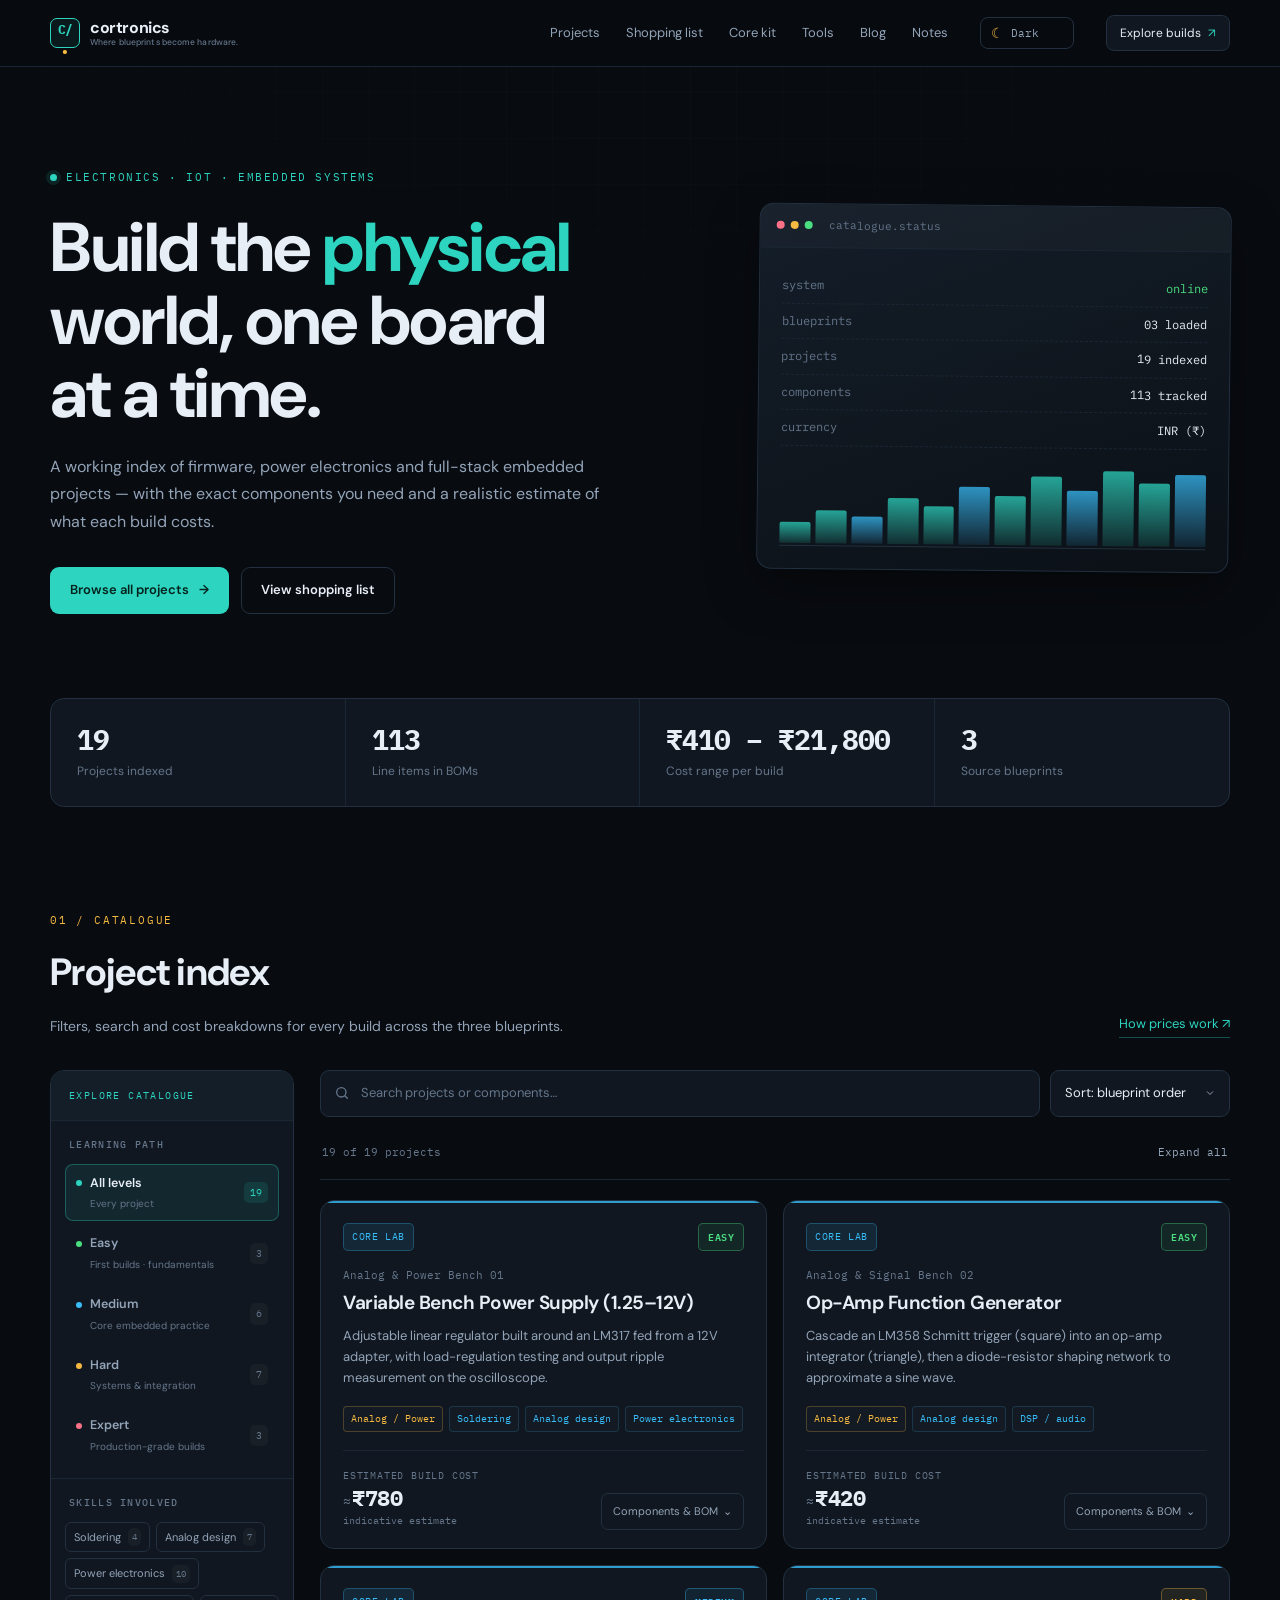
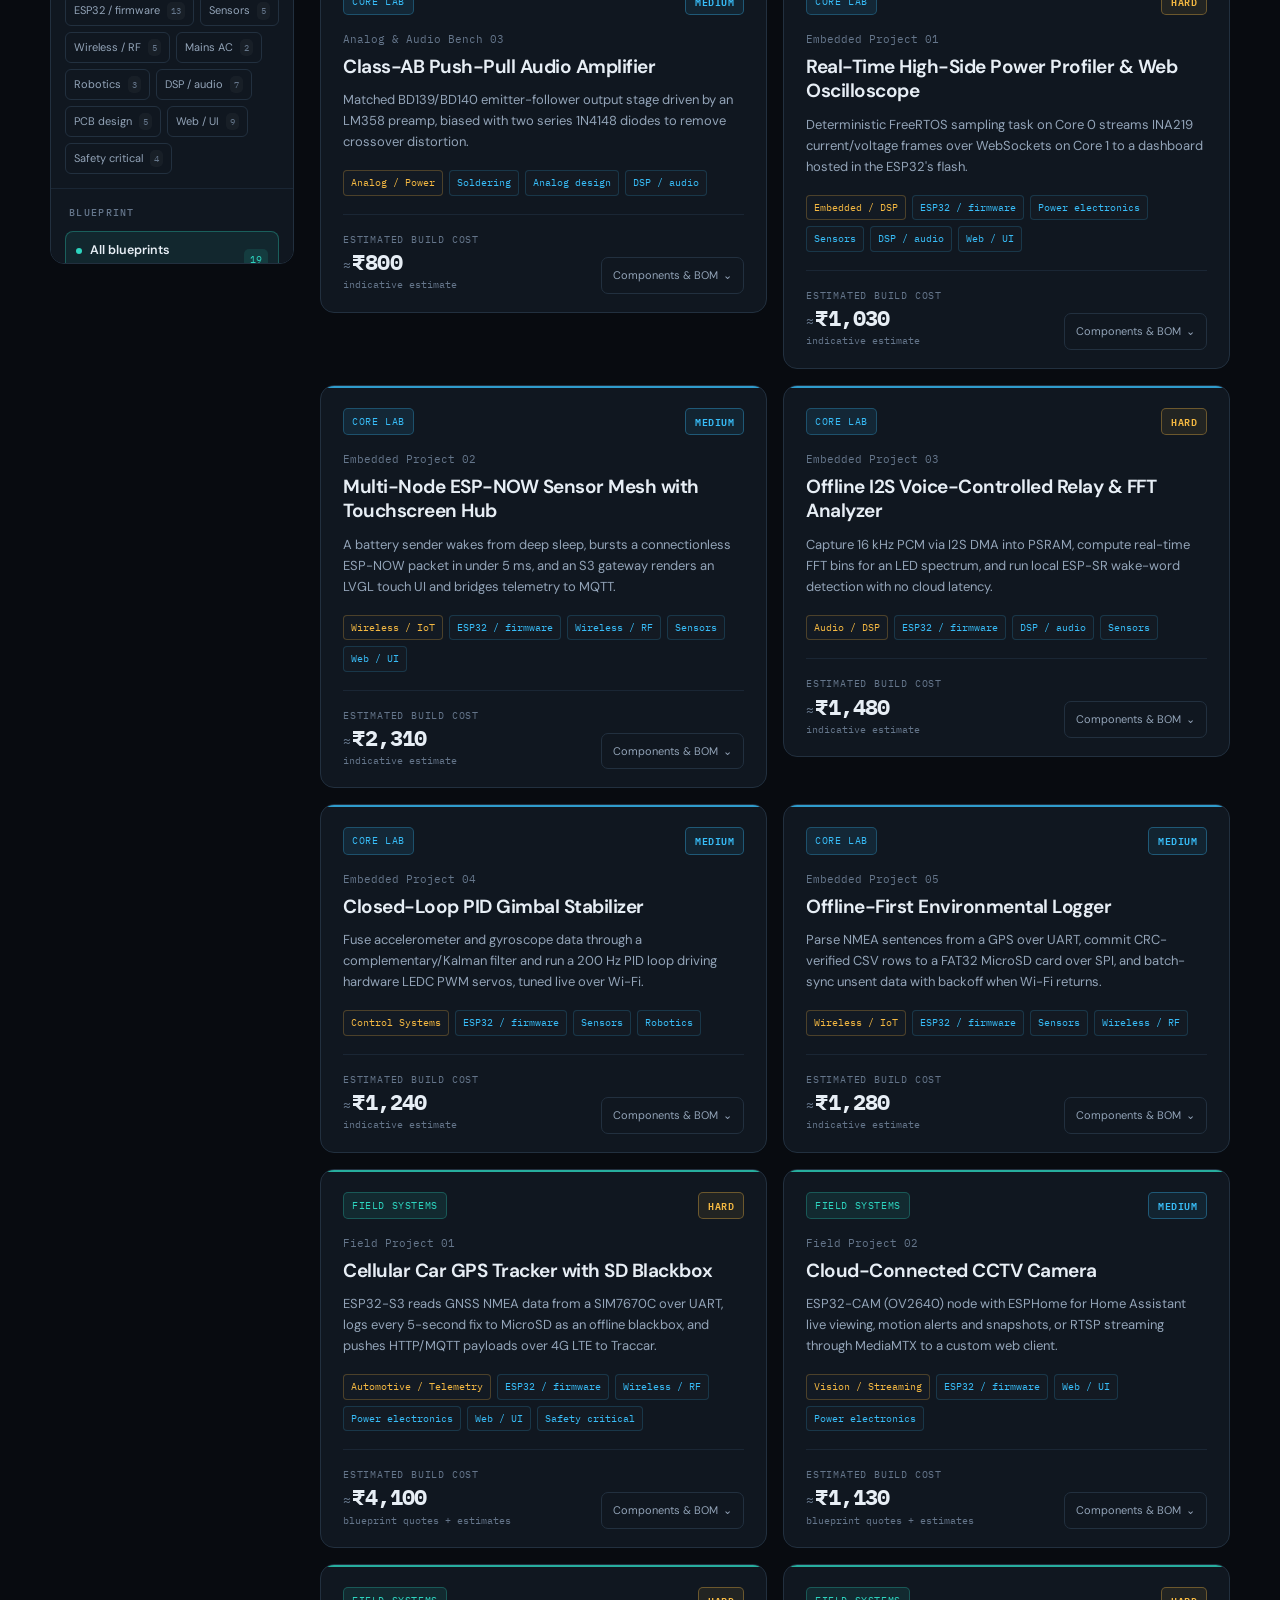
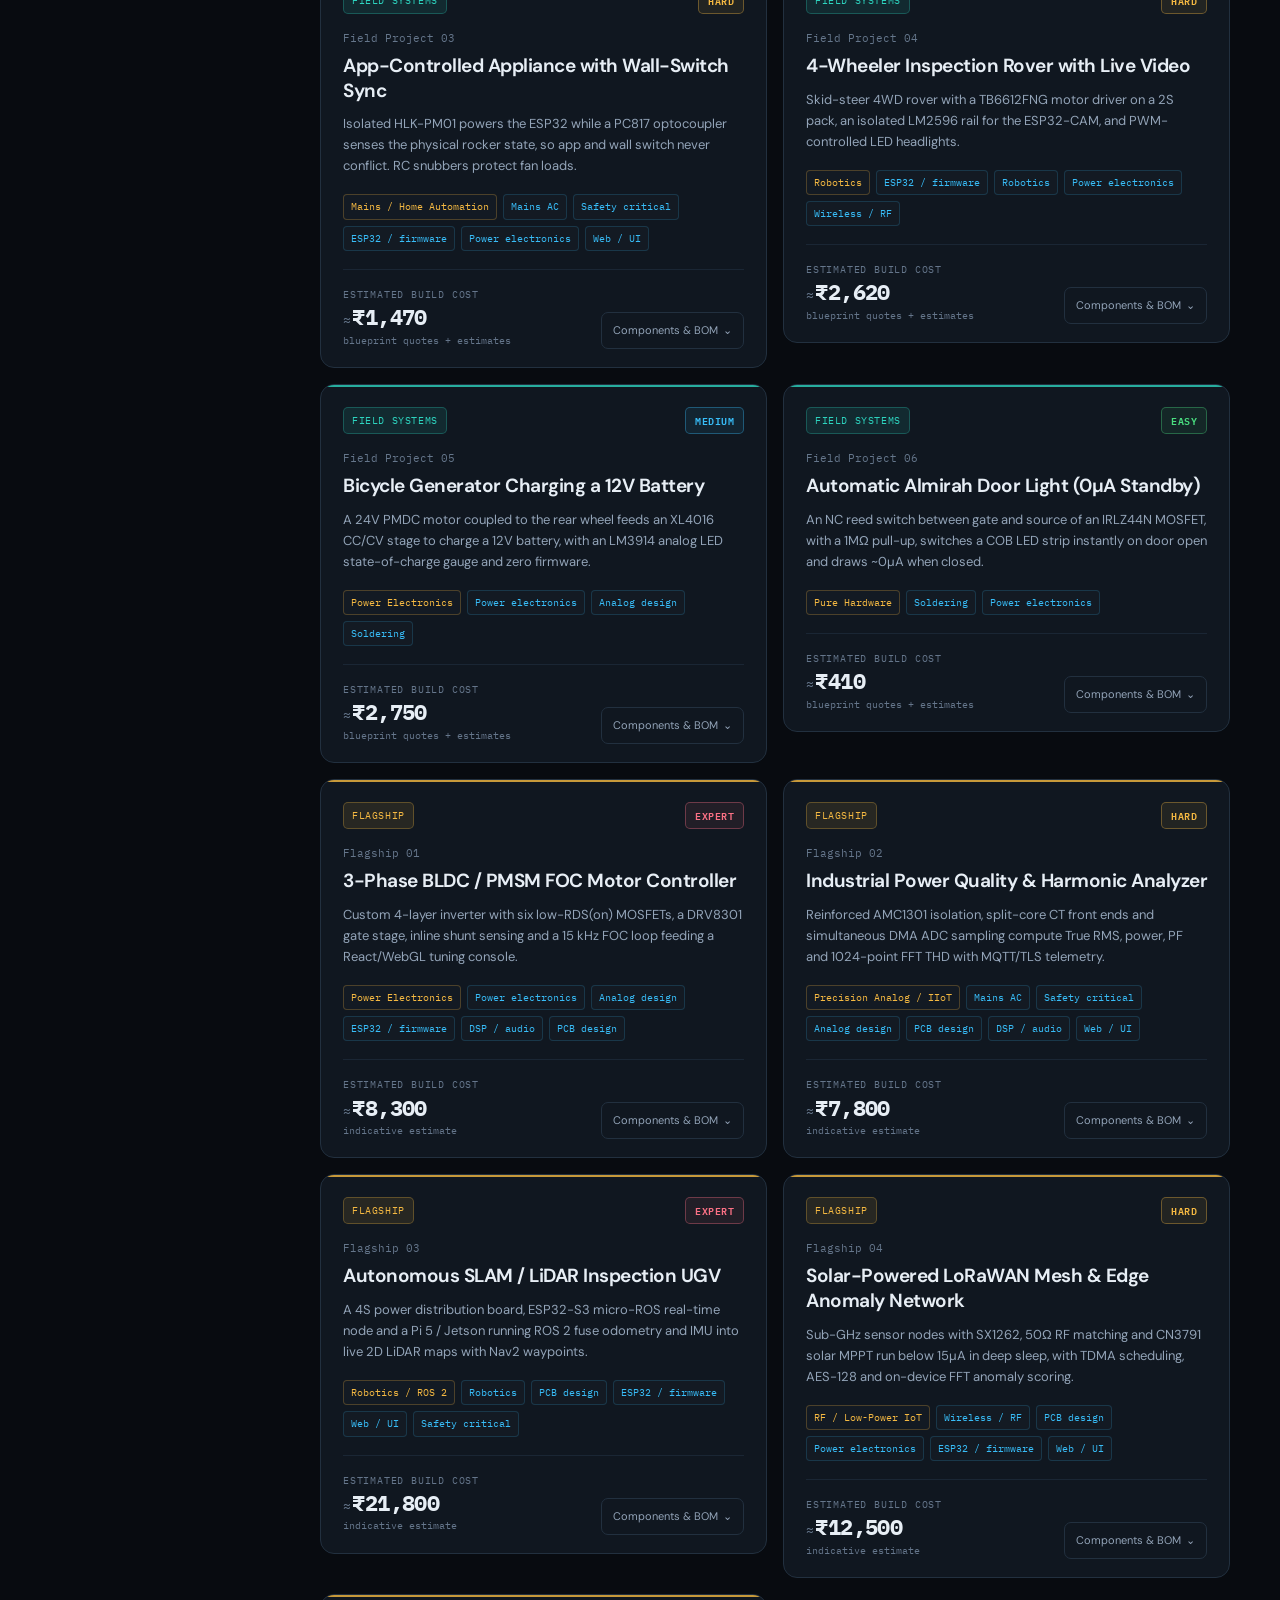
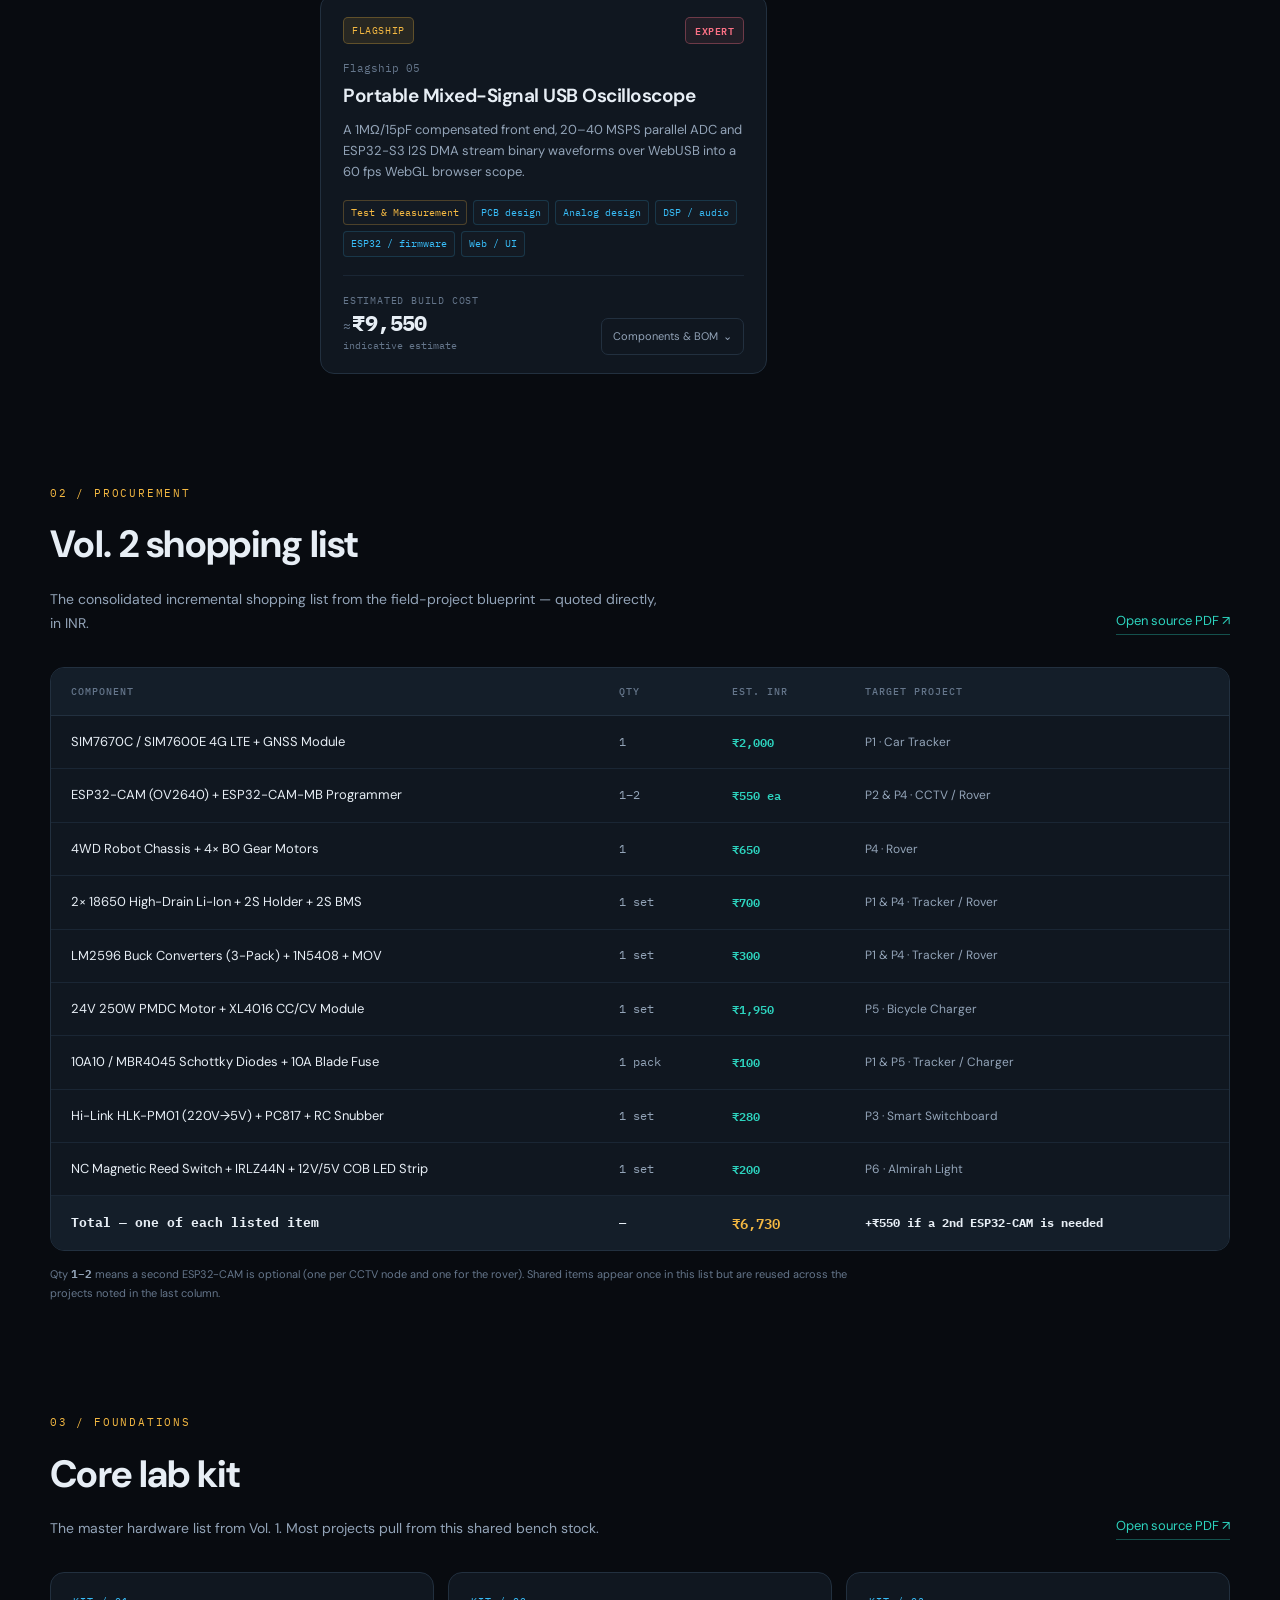
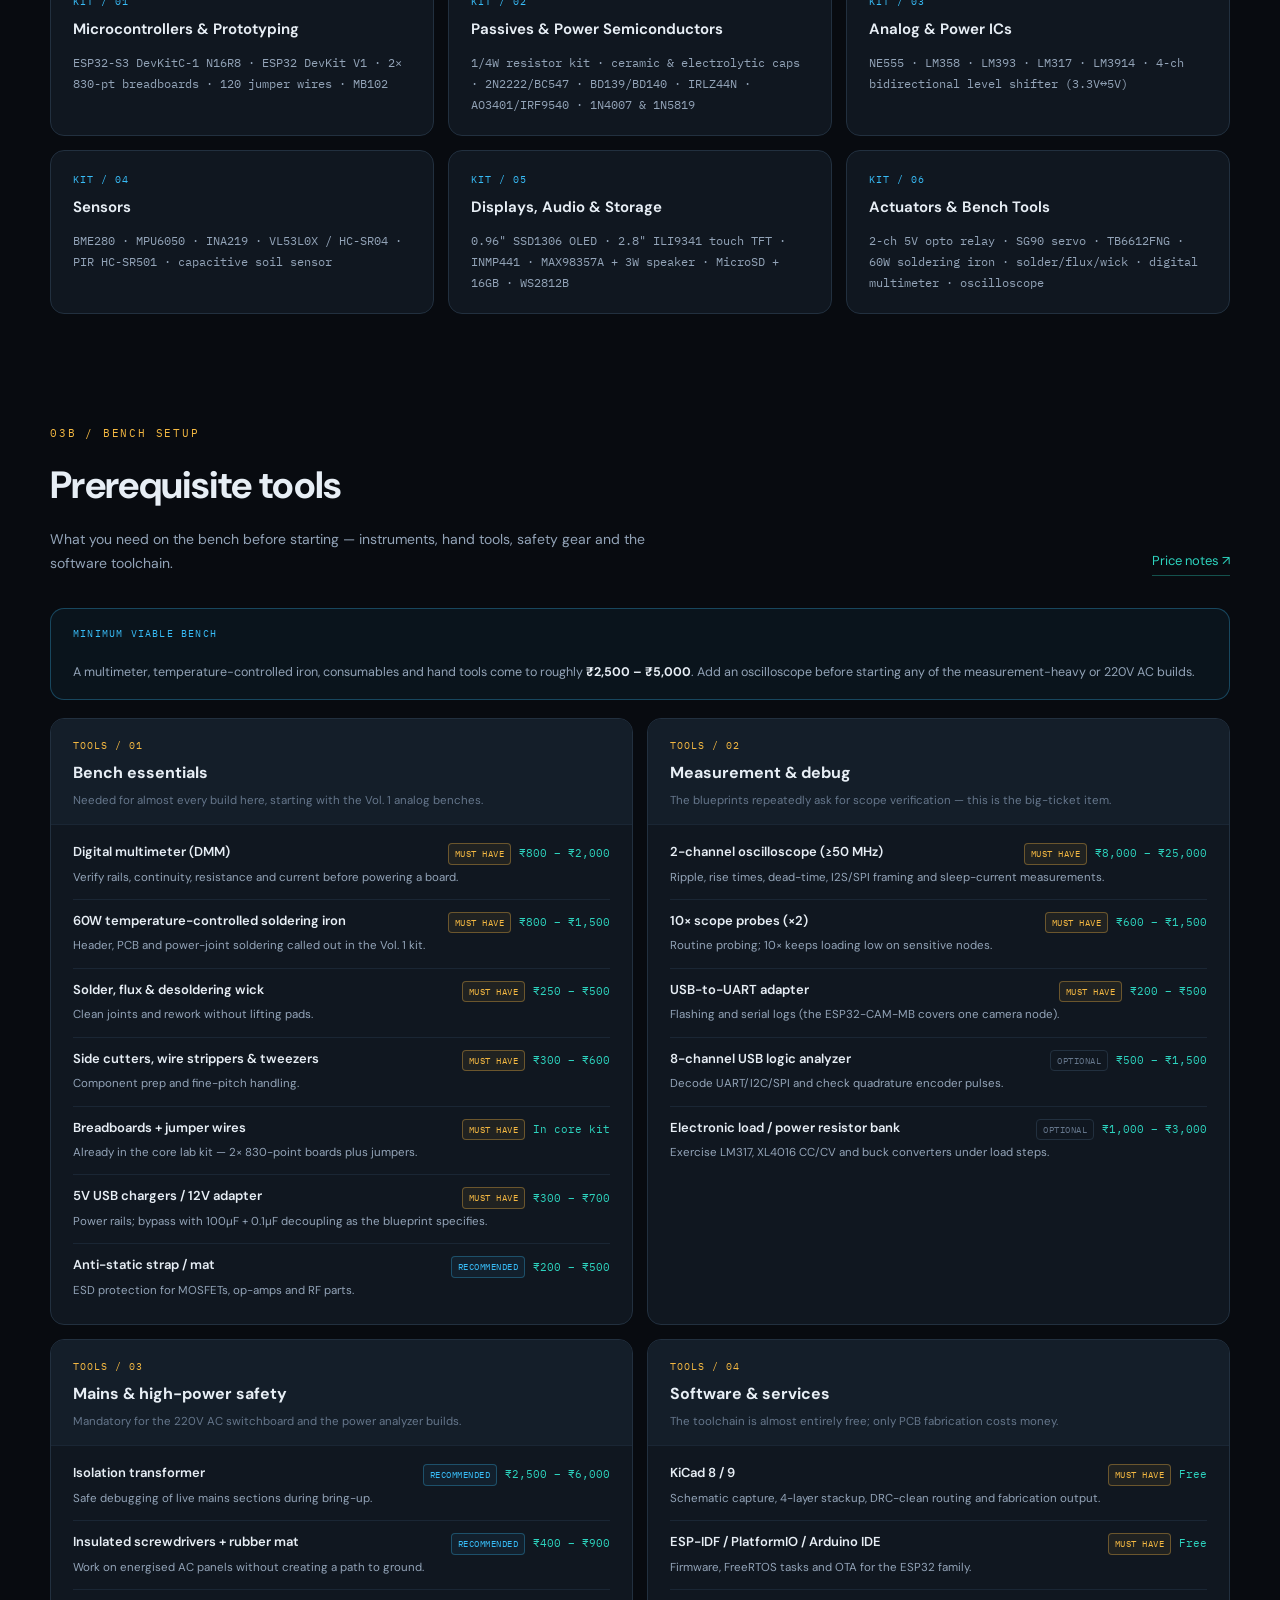
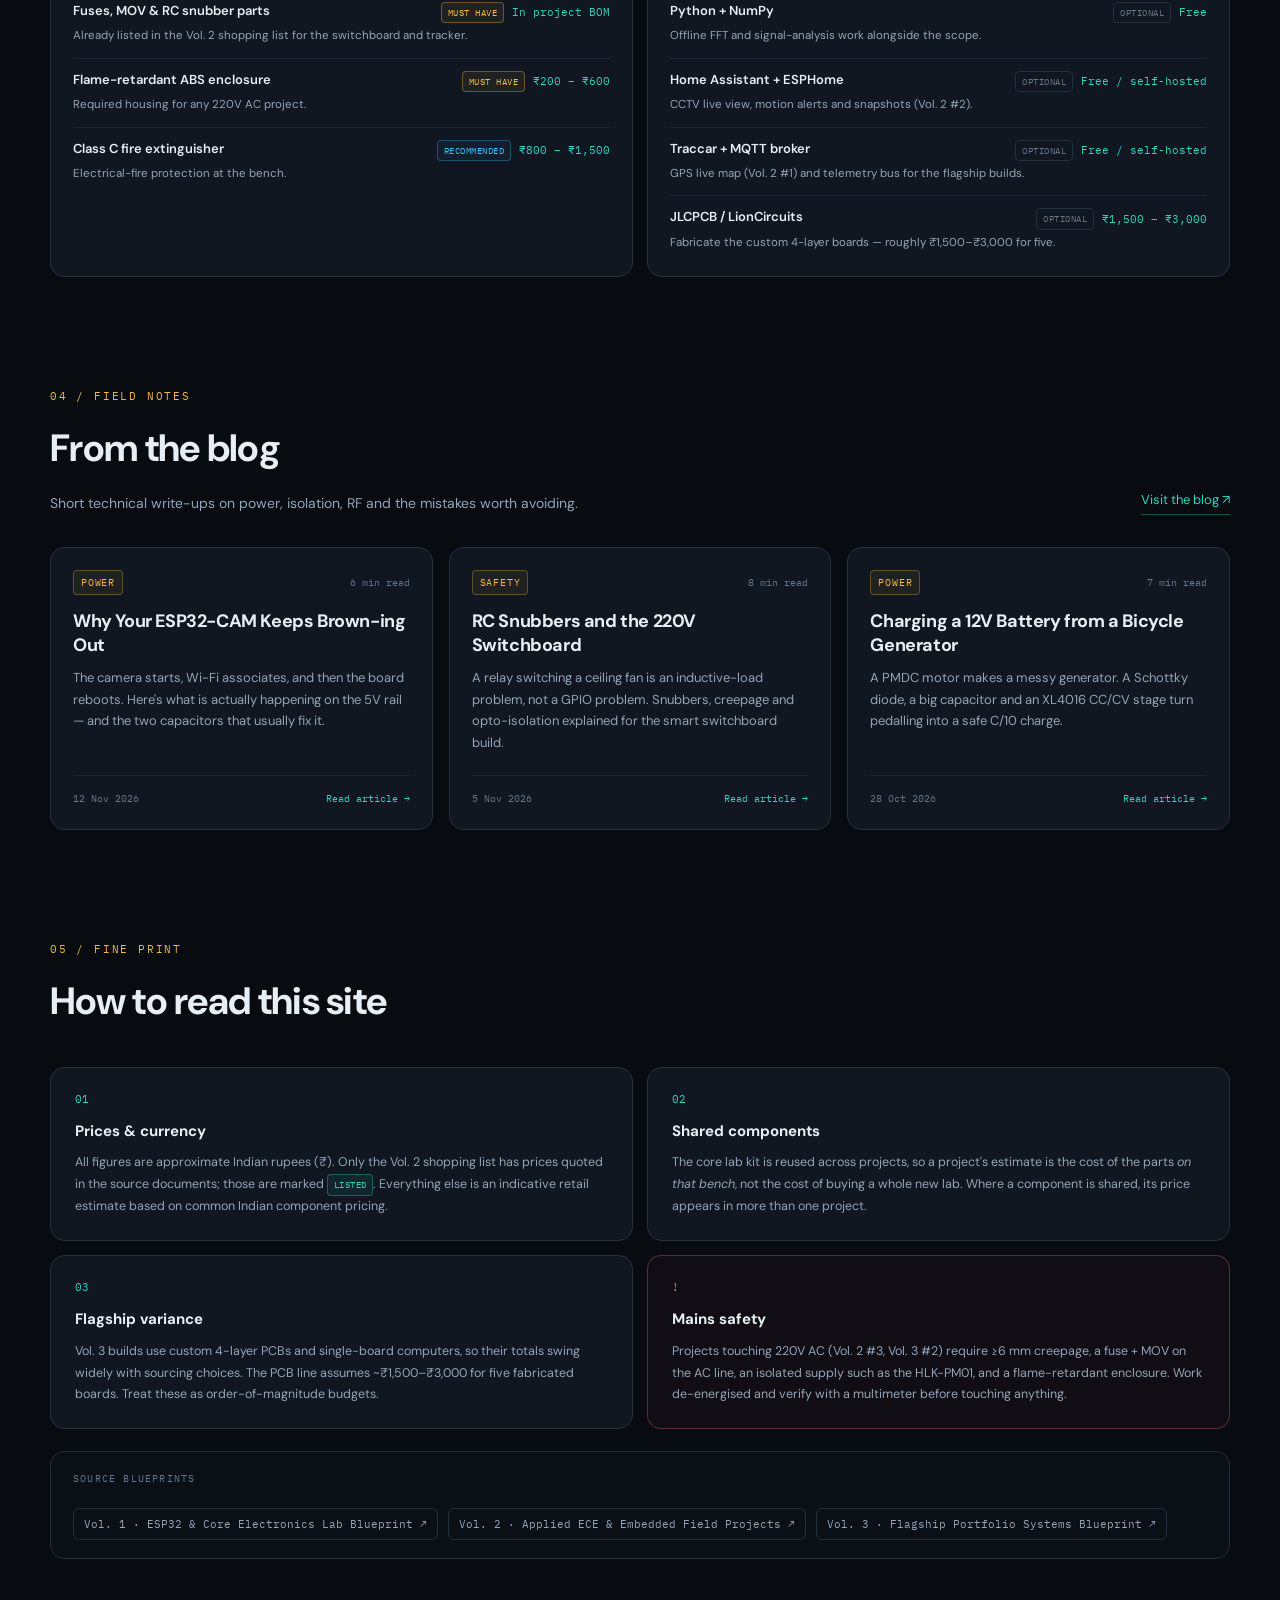
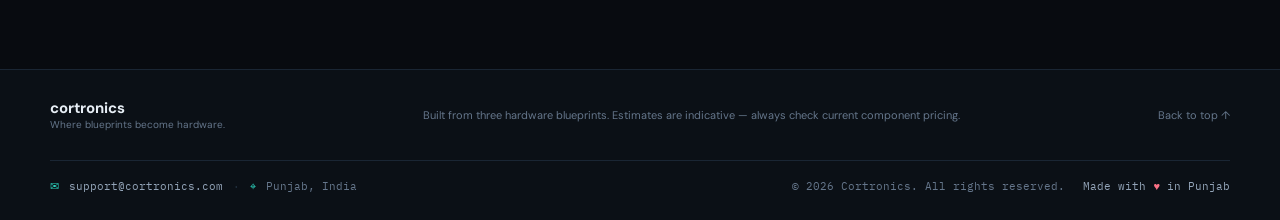
==== commit f3549b1b: "fixes" ====
--- a/index.html
+++ b/index.html
@@ -7,7 +7,7 @@
   <title>Cortronics · Electronics &amp; IoT Project Index</title>
   <link rel="preconnect" href="https://fonts.googleapis.com" />
   <link rel="preconnect" href="https://fonts.gstatic.com" crossorigin />
-  <link href="https://fonts.googleapis.com/css2?family=Inter:wght@400;500;600;700&amp;family=JetBrains+Mono:wght@400;500;600;700&amp;family=Space+Grotesk:wght@500;600;700&amp;display=swap" rel="stylesheet" />
+  <link href="https://fonts.googleapis.com/css2?family=DM+Sans:wght@400;500;600;700&amp;family=IBM+Plex+Mono:wght@400;500;600;700&amp;display=swap" rel="stylesheet" />
   <link rel="stylesheet" href="styles.css" />
 </head>
 <body>
@@ -17,7 +17,10 @@
     <div class="wrap header-inner">
       <a class="brand" href="#top" aria-label="Cortronics home">
         <span class="brand-mark" aria-hidden="true">C/<span class="brand-dot">•</span></span>
-        <span class="brand-name">cortronics<span class="brand-slash">.io</span></span>
+        <span class="brand-text">
+          <span class="brand-name">cortronics</span>
+          <span class="brand-tagline" data-tagline></span>
+        </span>
       </a>
       <nav class="site-nav" aria-label="Main navigation">
         <a href="#projects">Projects</a>
@@ -263,10 +266,11 @@
 
   <footer class="site-footer">
     <div class="wrap footer-inner">
-      <span class="footer-brand">cortronics<span class="brand-slash">.io</span></span>
+      <span class="footer-brand">cortronics<span class="footer-tagline" data-tagline></span></span>
       <span>Built from three hardware blueprints. Estimates are indicative — always check current component pricing.</span>
       <a href="#top">Back to top ↑</a>
     </div>
+    <div class="wrap footer-bottom" data-footer-extra></div>
   </footer>
 
   <script src="data.js"></script>
@@ -274,6 +278,7 @@
   <script src="diagrams.js"></script>
   <script src="postcard.js"></script>
   <script src="theme.js"></script>
+  <script src="footer.js"></script>
   <script src="app.js"></script>
 </body>
 </html>
--- a/styles.css
+++ b/styles.css
@@ -44,9 +44,9 @@
   --d-board: #0d2622;
   --d-board-edge: #2dd4bf;
 
-  --sans: "Inter", -apple-system, BlinkMacSystemFont, "Segoe UI", Roboto, Helvetica, Arial, sans-serif;
-  --display: "Space Grotesk", "Inter", -apple-system, BlinkMacSystemFont, "Segoe UI", sans-serif;
-  --mono: "JetBrains Mono", ui-monospace, SFMono-Regular, "SF Mono", Menlo, Consolas, monospace;
+  --sans: "DM Sans", -apple-system, BlinkMacSystemFont, "Segoe UI", Roboto, Helvetica, Arial, sans-serif;
+  --display: "DM Sans", -apple-system, BlinkMacSystemFont, "Segoe UI", Roboto, sans-serif;
+  --mono: "IBM Plex Mono", ui-monospace, SFMono-Regular, "SF Mono", Menlo, Consolas, monospace;
   --radius: 14px;
   --radius-sm: 9px;
 }
@@ -142,8 +142,8 @@
   background: var(--bg);
   color: var(--text);
   font-family: var(--sans);
-  font-size: 15px;
-  line-height: 1.6;
+  font-size: 15.5px;
+  line-height: 1.72;
   -webkit-font-smoothing: antialiased;
 }
 
@@ -194,6 +194,8 @@
 }
 
 .brand { display: inline-flex; align-items: center; gap: 10px; flex-shrink: 0; }
+.brand-text { display: flex; flex-direction: column; line-height: 1.1; }
+.brand-tagline { font-family: var(--sans); font-size: 8.5px; font-weight: 500; color: var(--dim); letter-spacing: 0.1px; margin-top: 2px; white-space: nowrap; }
 
 .brand-mark {
   width: 30px; height: 30px;
@@ -209,7 +211,7 @@
   position: relative;
 }
 .brand-dot { color: var(--amber); margin-left: -1px; }
-.brand-name { font-family: var(--mono); font-size: 15px; font-weight: 600; letter-spacing: -0.4px; }
+.brand-name { font-family: var(--display); font-size: 16px; font-weight: 700; letter-spacing: -0.4px; }
 .brand-slash { color: var(--dim); }
 
 .site-nav { display: flex; gap: 26px; margin-left: auto; }
@@ -280,7 +282,7 @@
   margin: 0 0 22px;
   font-size: clamp(44px, 5.4vw, 70px);
   line-height: 1.06;
-  letter-spacing: -2.5px;
+  letter-spacing: -1.5px;
   font-weight: 700;
 }
 .hero h1 em { color: var(--teal); font-style: normal; }
@@ -392,7 +394,7 @@
 .section-head h2 {
   margin: 0;
   font-size: clamp(28px, 3.2vw, 38px);
-  letter-spacing: -1.2px;
+  letter-spacing: -0.7px;
   font-weight: 700;
 }
 .section-sub { color: var(--muted); margin: 9px 0 0; max-width: 620px; font-size: 14px; }
@@ -992,8 +994,28 @@
   gap: 24px; flex-wrap: wrap;
   font-size: 11px; color: var(--dim);
 }
-.footer-brand { font-family: var(--mono); font-size: 14px; color: var(--text); font-weight: 600; }
+.footer-brand { display: flex; flex-direction: column; font-family: var(--display); font-size: 15px; color: var(--text); font-weight: 700; line-height: 1.2; }
+.footer-tagline { font-family: var(--sans); font-size: 10px; font-weight: 400; color: var(--dim); margin-top: 2px; }
 .site-footer a:hover { color: var(--teal); }
+
+.footer-bottom {
+  display: flex; align-items: center; justify-content: space-between;
+  gap: 14px 24px; flex-wrap: wrap;
+  padding: 16px 0 24px;
+  border-top: 1px solid var(--border-soft);
+  font-family: var(--mono);
+  font-size: 11px;
+  color: var(--dim);
+}
+.footer-contact, .footer-legal { display: flex; align-items: center; gap: 10px; flex-wrap: wrap; }
+.footer-email { color: var(--muted); }
+.footer-email:hover { color: var(--teal); }
+.footer-email span, .footer-location span { color: var(--teal); margin-right: 3px; }
+.footer-sep { color: var(--border); }
+.footer-legal { gap: 18px; }
+.footer-love { color: var(--muted); }
+.heart { color: var(--red); display: inline-block; animation: heart-beat 2s ease-in-out infinite; }
+@keyframes heart-beat { 0%, 100% { transform: scale(1); } 15% { transform: scale(1.2); } 30% { transform: scale(1); } 45% { transform: scale(1.15); } 60% { transform: scale(1); } }
 
 /* ---------- blog ---------- */
 .site-nav a.current { color: var(--teal); }
@@ -1003,7 +1025,7 @@
   margin: 0 0 20px;
   font-size: clamp(42px, 5vw, 64px);
   line-height: 1.08;
-  letter-spacing: -2px;
+  letter-spacing: -1.2px;
 }
 .blog-hero h1 em { color: var(--teal); font-style: normal; }
 .blog-hero-meta {
@@ -1061,7 +1083,7 @@
   color: var(--muted); font-size: 12px; padding: 8px 12px; margin-bottom: 34px;
 }
 .back-link:hover { color: var(--teal); border-color: var(--teal); }
-.article-head h1 { margin: 0 0 16px; font-size: clamp(32px, 4vw, 46px); line-height: 1.14; letter-spacing: -1.4px; }
+.article-head h1 { margin: 0 0 16px; font-size: clamp(32px, 4vw, 46px); line-height: 1.14; letter-spacing: -0.9px; }
 .article-excerpt { font-size: 17px; color: var(--muted); line-height: 1.7; margin: 0 0 20px; }
 .article-meta { display: flex; gap: 8px; font-family: var(--mono); font-size: 11px; color: var(--dim); }
 .meta-sep { color: var(--border); }
@@ -1124,8 +1146,9 @@
   .notes-grid, .tools-grid, .post-grid { grid-template-columns: 1fr; }
   .project-grid { grid-template-columns: 1fr; }
   .blog-hero { padding-top: 62px; }
-  .hero h1 { letter-spacing: -1.5px; }
+  .hero h1 { letter-spacing: -0.8px; }
   .footer-inner { flex-direction: column; align-items: flex-start; padding: 26px 0; }
+  .footer-bottom { flex-direction: column; align-items: flex-start; }
 }
 
 @media (prefers-reduced-motion: reduce) {
